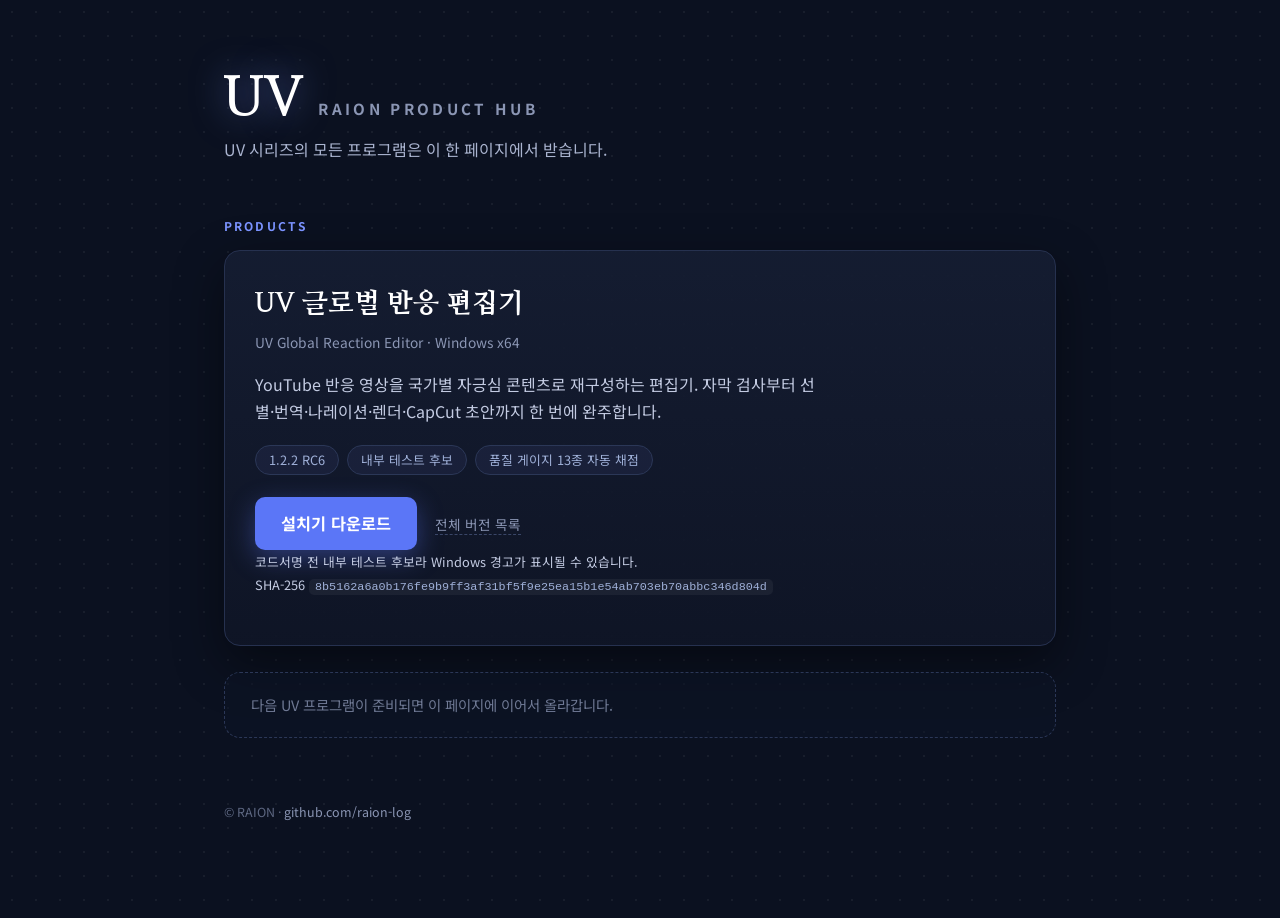
==== index.html @ c0dbd591 "release: 1.2.2 RC6 로 다운로드 대상을 바꾼다 Co-Authored-By: Claude Opus 5 (1M context) <noreply@anthropic.com>" ====
<!doctype html>
<html lang="ko">
<head>
<meta charset="utf-8">
<meta name="viewport" content="width=device-width,initial-scale=1">
<title>UV — RAION 제품 허브</title>
<link rel="icon" href="data:image/svg+xml,%3Csvg xmlns='http://www.w3.org/2000/svg' viewBox='0 0 32 32'%3E%3Crect width='32' height='32' rx='7' fill='%230d1526'/%3E%3Ctext x='16' y='22' font-family='Georgia' font-size='14' font-weight='bold' fill='%237b93ff' text-anchor='middle'%3EUV%3C/text%3E%3C/svg%3E">
<link rel="stylesheet" href="https://fonts.googleapis.com/css2?family=Nanum+Myeongjo:wght@700;800&family=Noto+Sans+KR:wght@400;500;700&display=swap">
<style>
/* UV 무대 — 제품 진행 화면의 짙은 남색 도트 무대를 그대로 잇는 단일 테마 */
*{box-sizing:border-box}
html,body{margin:0}
body{
  background:#0b1120 radial-gradient(rgba(255,255,255,.055) 1px,transparent 1px);
  background-size:24px 24px;
  color:#e8ecf7;
  font:16px/1.7 "Noto Sans KR","Pretendard","Malgun Gothic",sans-serif;
  min-height:100vh;
}
main{max-width:880px;margin:0 auto;padding:72px 24px 96px}
.brand{display:flex;align-items:baseline;gap:14px;margin-bottom:10px}
.brand .uv{
  font-family:"Nanum Myeongjo",serif;font-weight:800;font-size:3.4rem;line-height:1;
  color:#fff;letter-spacing:.02em;
  text-shadow:0 0 34px rgba(123,147,255,.55);
}
.brand small{color:#8b96b4;font-size:.95rem;letter-spacing:.22em;font-weight:700}
.tag{color:#aab4cf;max-width:560px;margin:0 0 52px;text-wrap:balance}
.section{letter-spacing:.18em;font-size:.75rem;font-weight:700;color:#7b93ff;margin:0 0 14px}
.card{
  background:linear-gradient(180deg,rgba(21,29,50,.92),rgba(15,21,38,.92));
  border:1px solid #26314f;border-radius:16px;padding:30px 30px 26px;
  box-shadow:0 18px 50px rgba(0,0,0,.45);
}
.card h2{font-family:"Nanum Myeongjo",serif;font-weight:800;font-size:1.7rem;margin:0 0 4px;color:#fff}
.card .en{color:#8b96b4;font-size:.86rem;margin:0 0 16px}
.card p{margin:0 0 20px;color:#c3cbe2;max-width:560px}
.meta{display:flex;flex-wrap:wrap;gap:8px;margin:0 0 22px;padding:0;list-style:none}
.meta li{
  border:1px solid #2b3757;border-radius:999px;padding:3px 13px;
  font-size:.8rem;color:#9fb0d8;background:rgba(123,147,255,.07);
}
.dl{
  display:inline-block;background:#5b76f7;color:#fff;text-decoration:none;
  font-weight:700;padding:13px 26px;border-radius:10px;font-size:1.02rem;
  box-shadow:0 8px 26px rgba(91,118,247,.38);
}
.dl:hover{background:#6d85ff}
.alt{margin-left:14px;color:#8b96b4;font-size:.85rem;text-decoration:none;border-bottom:1px dashed #3a4668}
.alt:hover{color:#c3cbe2}
.fine{margin-top:18px;color:#77809b;font-size:.8rem;line-height:1.8}
.fine code{
  font-family:Consolas,"D2Coding",monospace;font-size:.92em;color:#9fb0d8;
  background:rgba(255,255,255,.05);padding:1px 6px;border-radius:5px;word-break:break-all;
}
.soon{
  margin-top:26px;border:1px dashed #2b3757;border-radius:16px;padding:20px 26px;
  color:#6f7994;font-size:.9rem;background:rgba(13,21,38,.5);
}
footer{margin-top:64px;color:#5d6781;font-size:.78rem}
footer a{color:#8b96b4;text-decoration:none}
@media (max-width:560px){ .brand .uv{font-size:2.6rem} .card{padding:24px 20px} .alt{display:inline-block;margin:12px 0 0} }
</style>
</head>
<body>
<main>
  <div class="brand"><span class="uv">UV</span><small>RAION PRODUCT HUB</small></div>
  <p class="tag">UV 시리즈의 모든 프로그램은 이 한 페이지에서 받습니다.</p>

  <p class="section">PRODUCTS</p>
  <div class="card">
    <h2>UV 글로벌 반응 편집기</h2>
    <p class="en">UV Global Reaction Editor · Windows x64</p>
    <p>YouTube 반응 영상을 국가별 자긍심 콘텐츠로 재구성하는 편집기.
    자막 검사부터 선별·번역·나레이션·렌더·CapCut 초안까지 한 번에 완주합니다.</p>
    <ul class="meta">
      <li>1.2.2 RC6</li><li>내부 테스트 후보</li><li>품질 게이지 13종 자동 채점</li>
    </ul>
    <a class="dl" href="https://github.com/raion-log/uv-global-reaction-editor-releases/releases/download/v1.2.2-rc.6/UV-Global-Reaction-Editor_1.2.2_x64-setup.exe">설치기 다운로드</a>
    <a class="alt" href="https://github.com/raion-log/uv-global-reaction-editor-releases/releases">전체 버전 목록</a>
    <p class="fine">코드서명 전 내부 테스트 후보라 Windows 경고가 표시될 수 있습니다.<br>
    SHA-256 <code>8b5162a6a0b176fe9b9ff3af31bf5f9e25ea15b1e54ab703eb70abbc346d804d</code></p>
  </div>

  <div class="soon">다음 UV 프로그램이 준비되면 이 페이지에 이어서 올라갑니다.</div>

  <footer>© RAION · <a href="https://github.com/raion-log">github.com/raion-log</a></footer>
</main>
</body>
</html>
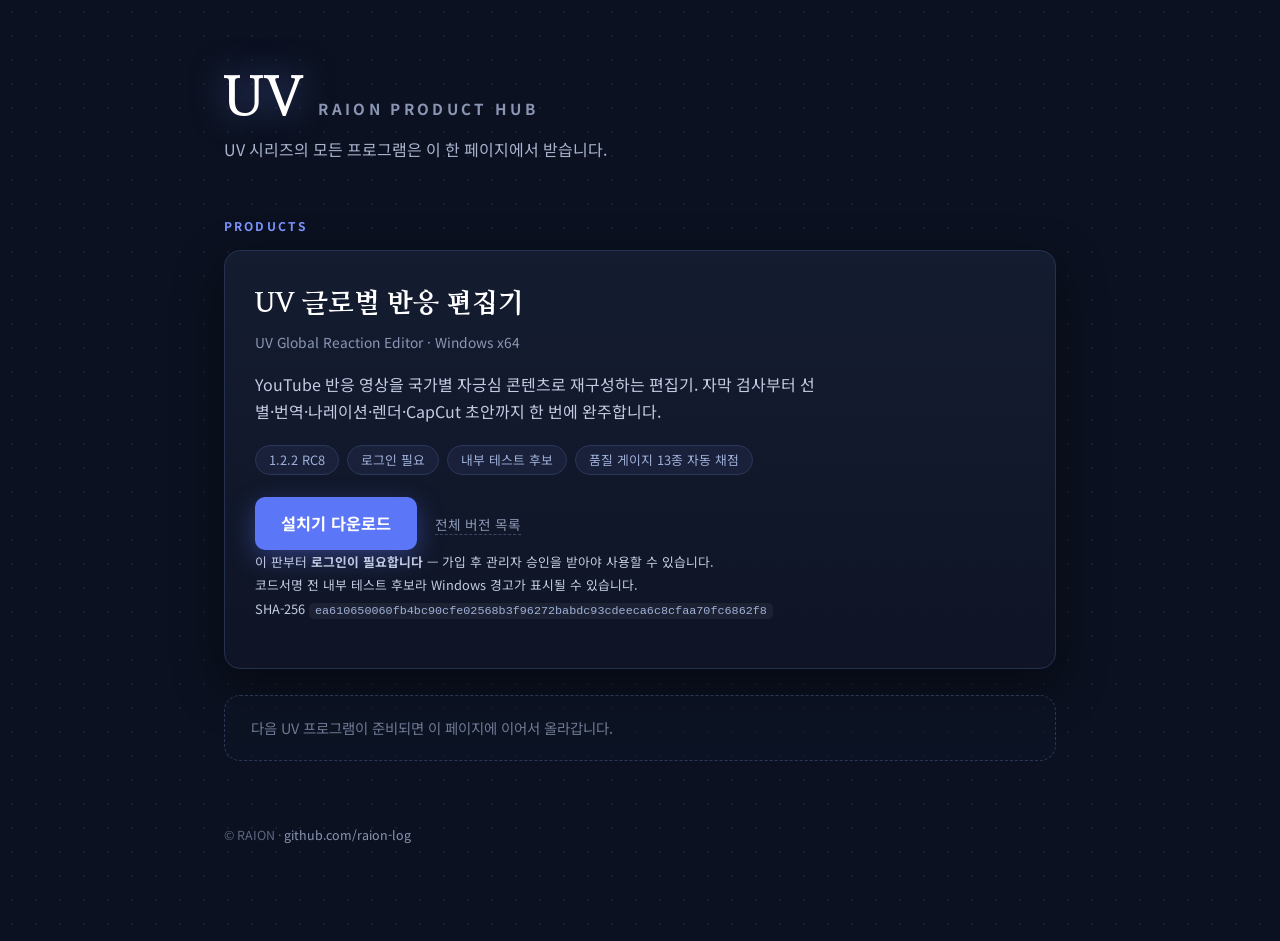
==== commit 10c9e975: "release: 1.2.2 RC8 로 다운로드 대상을 바꾼다 이 판부터 로그인이 필요하다 — 받는 사람이 미리 알아야 하므로 목록과 안내 문구에 함께 적는다.  sha256 ea6" ====
--- a/index.html
+++ b/index.html
@@ -74,12 +74,13 @@
     <p>YouTube 반응 영상을 국가별 자긍심 콘텐츠로 재구성하는 편집기.
     자막 검사부터 선별·번역·나레이션·렌더·CapCut 초안까지 한 번에 완주합니다.</p>
     <ul class="meta">
-      <li>1.2.2 RC6</li><li>내부 테스트 후보</li><li>품질 게이지 13종 자동 채점</li>
+      <li>1.2.2 RC8</li><li>로그인 필요</li><li>내부 테스트 후보</li><li>품질 게이지 13종 자동 채점</li>
     </ul>
-    <a class="dl" href="https://github.com/raion-log/uv-global-reaction-editor-releases/releases/download/v1.2.2-rc.6/UV-Global-Reaction-Editor_1.2.2_x64-setup.exe">설치기 다운로드</a>
+    <a class="dl" href="https://github.com/raion-log/uv-global-reaction-editor-releases/releases/download/v1.2.2-rc.8/UV-Global-Reaction-Editor_1.2.2_x64-setup.exe">설치기 다운로드</a>
     <a class="alt" href="https://github.com/raion-log/uv-global-reaction-editor-releases/releases">전체 버전 목록</a>
-    <p class="fine">코드서명 전 내부 테스트 후보라 Windows 경고가 표시될 수 있습니다.<br>
-    SHA-256 <code>8b5162a6a0b176fe9b9ff3af31bf5f9e25ea15b1e54ab703eb70abbc346d804d</code></p>
+    <p class="fine">이 판부터 <b>로그인이 필요합니다</b> — 가입 후 관리자 승인을 받아야 사용할 수 있습니다.<br>
+    코드서명 전 내부 테스트 후보라 Windows 경고가 표시될 수 있습니다.<br>
+    SHA-256 <code>ea610650060fb4bc90cfe02568b3f96272babdc93cdeeca6c8cfaa70fc6862f8</code></p>
   </div>
 
   <div class="soon">다음 UV 프로그램이 준비되면 이 페이지에 이어서 올라갑니다.</div>
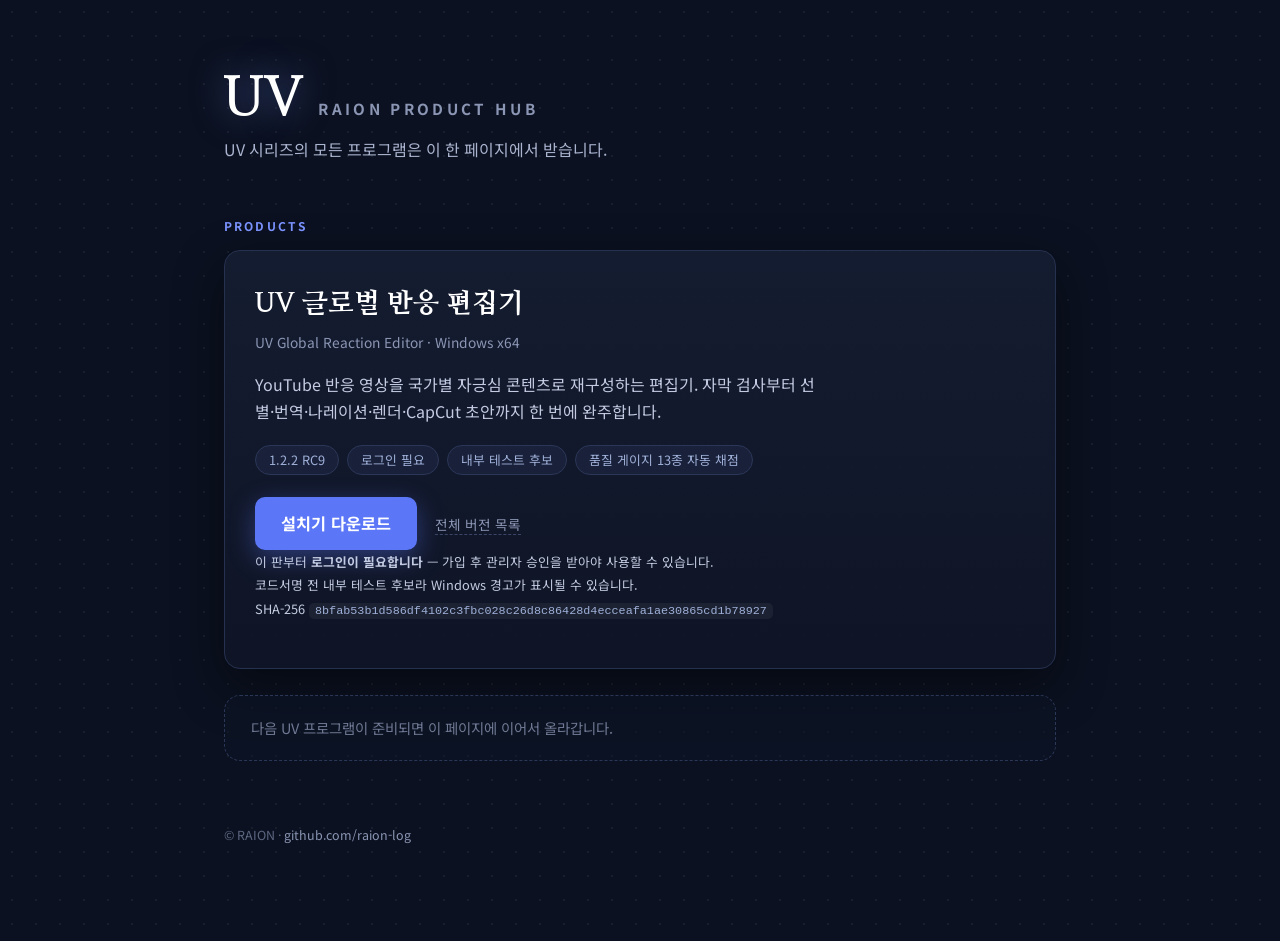
==== commit f1fb0c20: "release: 1.2.2 RC9 로 다운로드 대상을 바꾼다 RC8 은 로그인이 조용히 튕기는 문제가 있어 이 판으로 대체한다.  sha256 8bfab53b1d586df4102c" ====
--- a/index.html
+++ b/index.html
@@ -74,13 +74,13 @@
     <p>YouTube 반응 영상을 국가별 자긍심 콘텐츠로 재구성하는 편집기.
     자막 검사부터 선별·번역·나레이션·렌더·CapCut 초안까지 한 번에 완주합니다.</p>
     <ul class="meta">
-      <li>1.2.2 RC8</li><li>로그인 필요</li><li>내부 테스트 후보</li><li>품질 게이지 13종 자동 채점</li>
+      <li>1.2.2 RC9</li><li>로그인 필요</li><li>내부 테스트 후보</li><li>품질 게이지 13종 자동 채점</li>
     </ul>
-    <a class="dl" href="https://github.com/raion-log/uv-global-reaction-editor-releases/releases/download/v1.2.2-rc.8/UV-Global-Reaction-Editor_1.2.2_x64-setup.exe">설치기 다운로드</a>
+    <a class="dl" href="https://github.com/raion-log/uv-global-reaction-editor-releases/releases/download/v1.2.2-rc.9/UV-Global-Reaction-Editor_1.2.2_x64-setup.exe">설치기 다운로드</a>
     <a class="alt" href="https://github.com/raion-log/uv-global-reaction-editor-releases/releases">전체 버전 목록</a>
     <p class="fine">이 판부터 <b>로그인이 필요합니다</b> — 가입 후 관리자 승인을 받아야 사용할 수 있습니다.<br>
     코드서명 전 내부 테스트 후보라 Windows 경고가 표시될 수 있습니다.<br>
-    SHA-256 <code>ea610650060fb4bc90cfe02568b3f96272babdc93cdeeca6c8cfaa70fc6862f8</code></p>
+    SHA-256 <code>8bfab53b1d586df4102c3fbc028c26d8c86428d4ecceafa1ae30865cd1b78927</code></p>
   </div>
 
   <div class="soon">다음 UV 프로그램이 준비되면 이 페이지에 이어서 올라갑니다.</div>
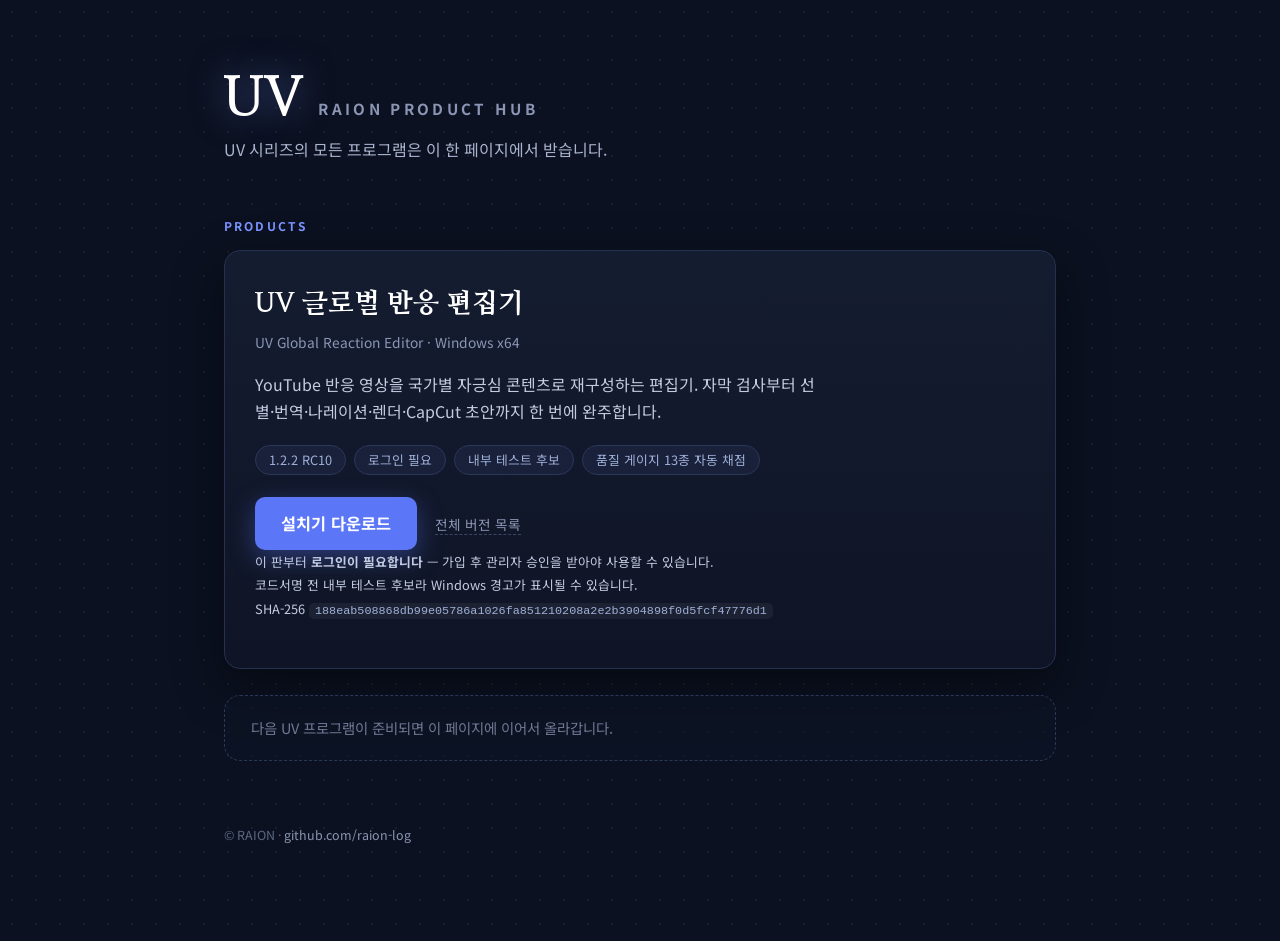
==== commit acc6ebcb: "release: 1.2.2 RC10 으로 다운로드 대상을 바꾼다 RC9 는 둘째 작업부터 로그인이 풀리는 문제가 있어 이 판으로 대체한다.  sha256 188eab508868db" ====
--- a/index.html
+++ b/index.html
@@ -74,13 +74,13 @@
     <p>YouTube 반응 영상을 국가별 자긍심 콘텐츠로 재구성하는 편집기.
     자막 검사부터 선별·번역·나레이션·렌더·CapCut 초안까지 한 번에 완주합니다.</p>
     <ul class="meta">
-      <li>1.2.2 RC9</li><li>로그인 필요</li><li>내부 테스트 후보</li><li>품질 게이지 13종 자동 채점</li>
+      <li>1.2.2 RC10</li><li>로그인 필요</li><li>내부 테스트 후보</li><li>품질 게이지 13종 자동 채점</li>
     </ul>
-    <a class="dl" href="https://github.com/raion-log/uv-global-reaction-editor-releases/releases/download/v1.2.2-rc.9/UV-Global-Reaction-Editor_1.2.2_x64-setup.exe">설치기 다운로드</a>
+    <a class="dl" href="https://github.com/raion-log/uv-global-reaction-editor-releases/releases/download/v1.2.2-rc.10/UV-Global-Reaction-Editor_1.2.2_x64-setup.exe">설치기 다운로드</a>
     <a class="alt" href="https://github.com/raion-log/uv-global-reaction-editor-releases/releases">전체 버전 목록</a>
     <p class="fine">이 판부터 <b>로그인이 필요합니다</b> — 가입 후 관리자 승인을 받아야 사용할 수 있습니다.<br>
     코드서명 전 내부 테스트 후보라 Windows 경고가 표시될 수 있습니다.<br>
-    SHA-256 <code>8bfab53b1d586df4102c3fbc028c26d8c86428d4ecceafa1ae30865cd1b78927</code></p>
+    SHA-256 <code>188eab508868db99e05786a1026fa851210208a2e2b3904898f0d5fcf47776d1</code></p>
   </div>
 
   <div class="soon">다음 UV 프로그램이 준비되면 이 페이지에 이어서 올라갑니다.</div>
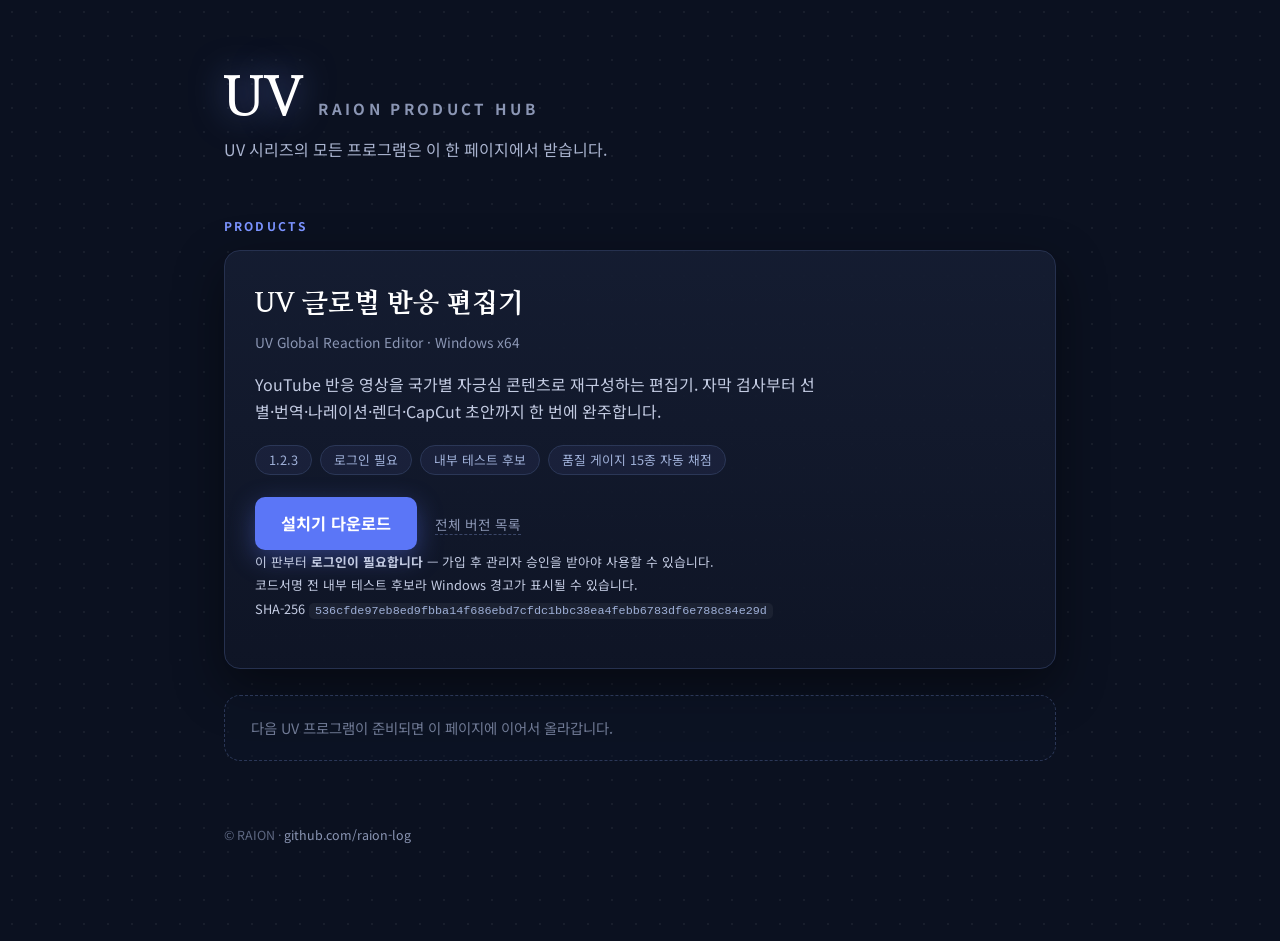
==== commit 1273de26: "release: 1.2.3 으로 다운로드 대상을 바꾼다 첫 정식 판이라 태그가 v1.2.3 이다(-rc.N 없음). 품질 게이지가 13종에서 15종으로 늘었다.  SHA-256 5" ====
--- a/index.html
+++ b/index.html
@@ -74,13 +74,13 @@
     <p>YouTube 반응 영상을 국가별 자긍심 콘텐츠로 재구성하는 편집기.
     자막 검사부터 선별·번역·나레이션·렌더·CapCut 초안까지 한 번에 완주합니다.</p>
     <ul class="meta">
-      <li>1.2.2 RC10</li><li>로그인 필요</li><li>내부 테스트 후보</li><li>품질 게이지 13종 자동 채점</li>
+      <li>1.2.3</li><li>로그인 필요</li><li>내부 테스트 후보</li><li>품질 게이지 15종 자동 채점</li>
     </ul>
-    <a class="dl" href="https://github.com/raion-log/uv-global-reaction-editor-releases/releases/download/v1.2.2-rc.10/UV-Global-Reaction-Editor_1.2.2_x64-setup.exe">설치기 다운로드</a>
+    <a class="dl" href="https://github.com/raion-log/uv-global-reaction-editor-releases/releases/download/v1.2.3/UV-Global-Reaction-Editor_1.2.3_x64-setup.exe">설치기 다운로드</a>
     <a class="alt" href="https://github.com/raion-log/uv-global-reaction-editor-releases/releases">전체 버전 목록</a>
     <p class="fine">이 판부터 <b>로그인이 필요합니다</b> — 가입 후 관리자 승인을 받아야 사용할 수 있습니다.<br>
     코드서명 전 내부 테스트 후보라 Windows 경고가 표시될 수 있습니다.<br>
-    SHA-256 <code>188eab508868db99e05786a1026fa851210208a2e2b3904898f0d5fcf47776d1</code></p>
+    SHA-256 <code>536cfde97eb8ed9fbba14f686ebd7cfdc1bbc38ea4febb6783df6e788c84e29d</code></p>
   </div>
 
   <div class="soon">다음 UV 프로그램이 준비되면 이 페이지에 이어서 올라갑니다.</div>
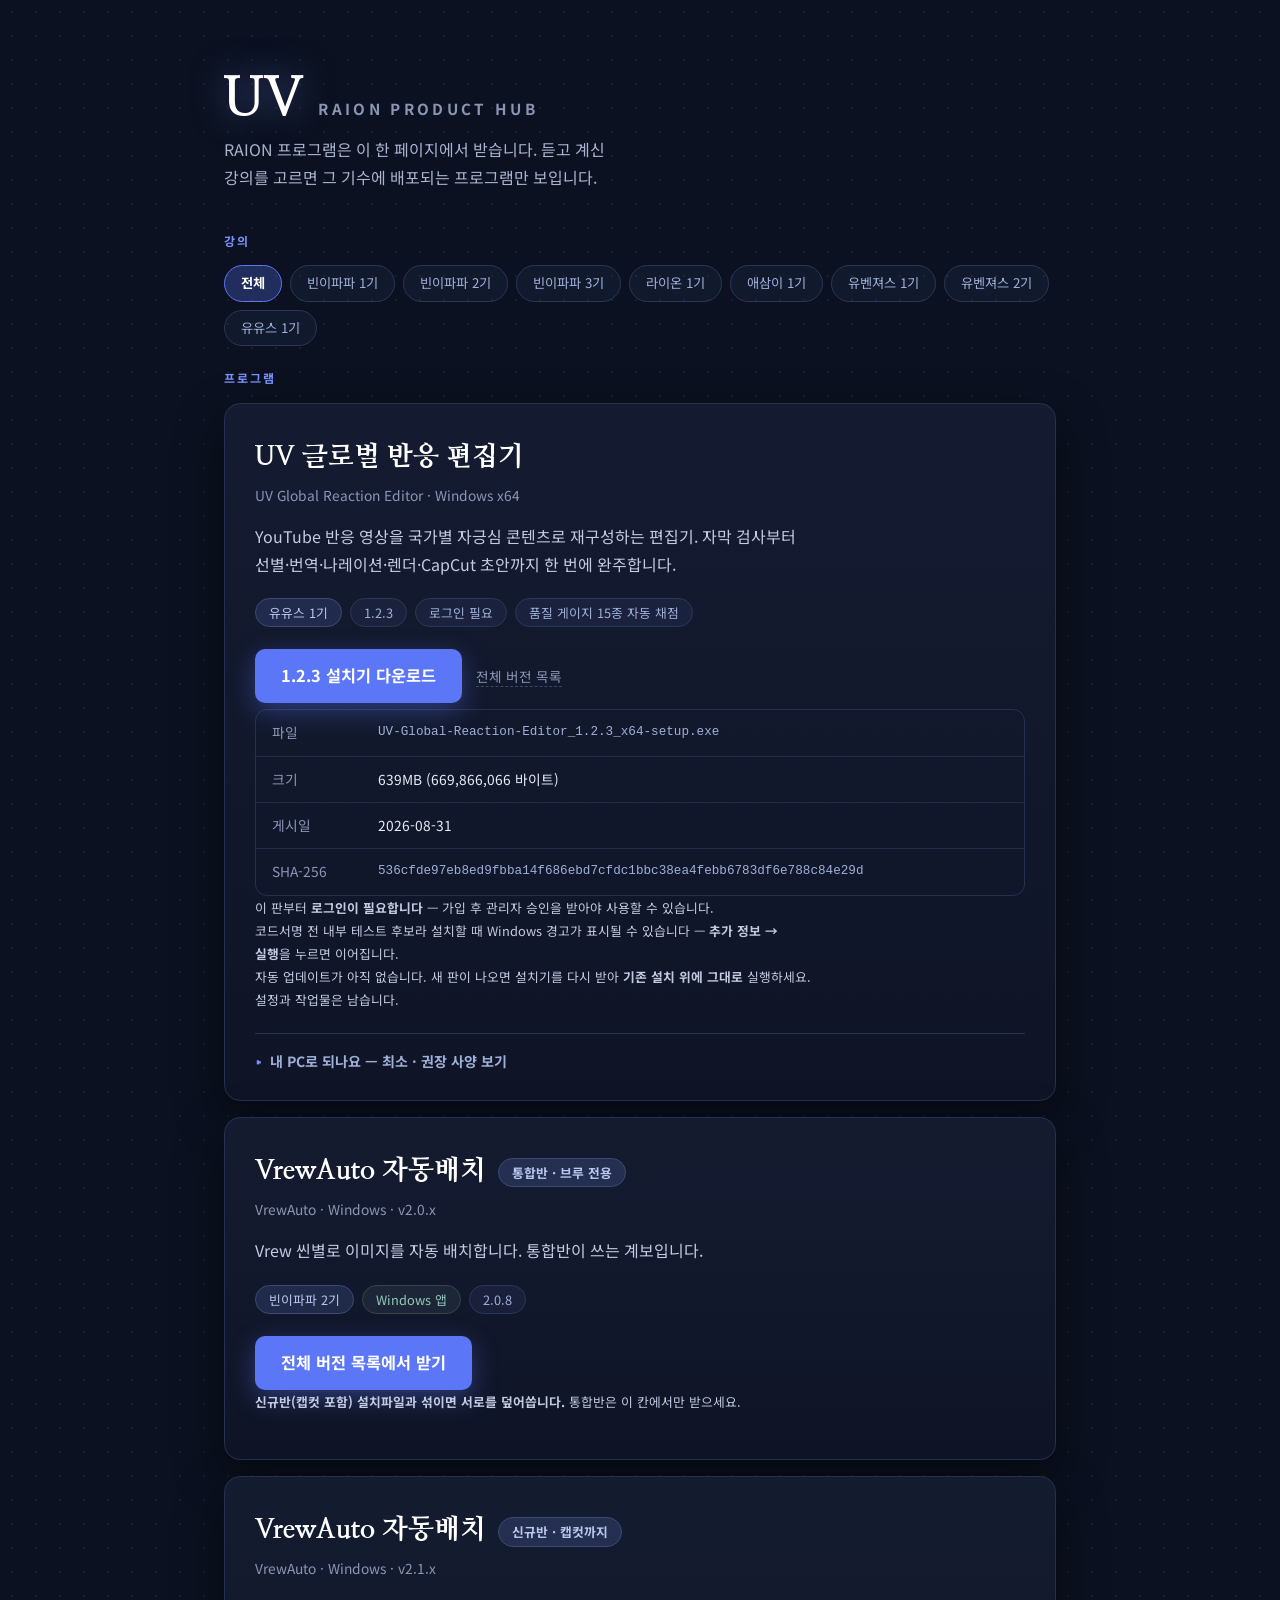
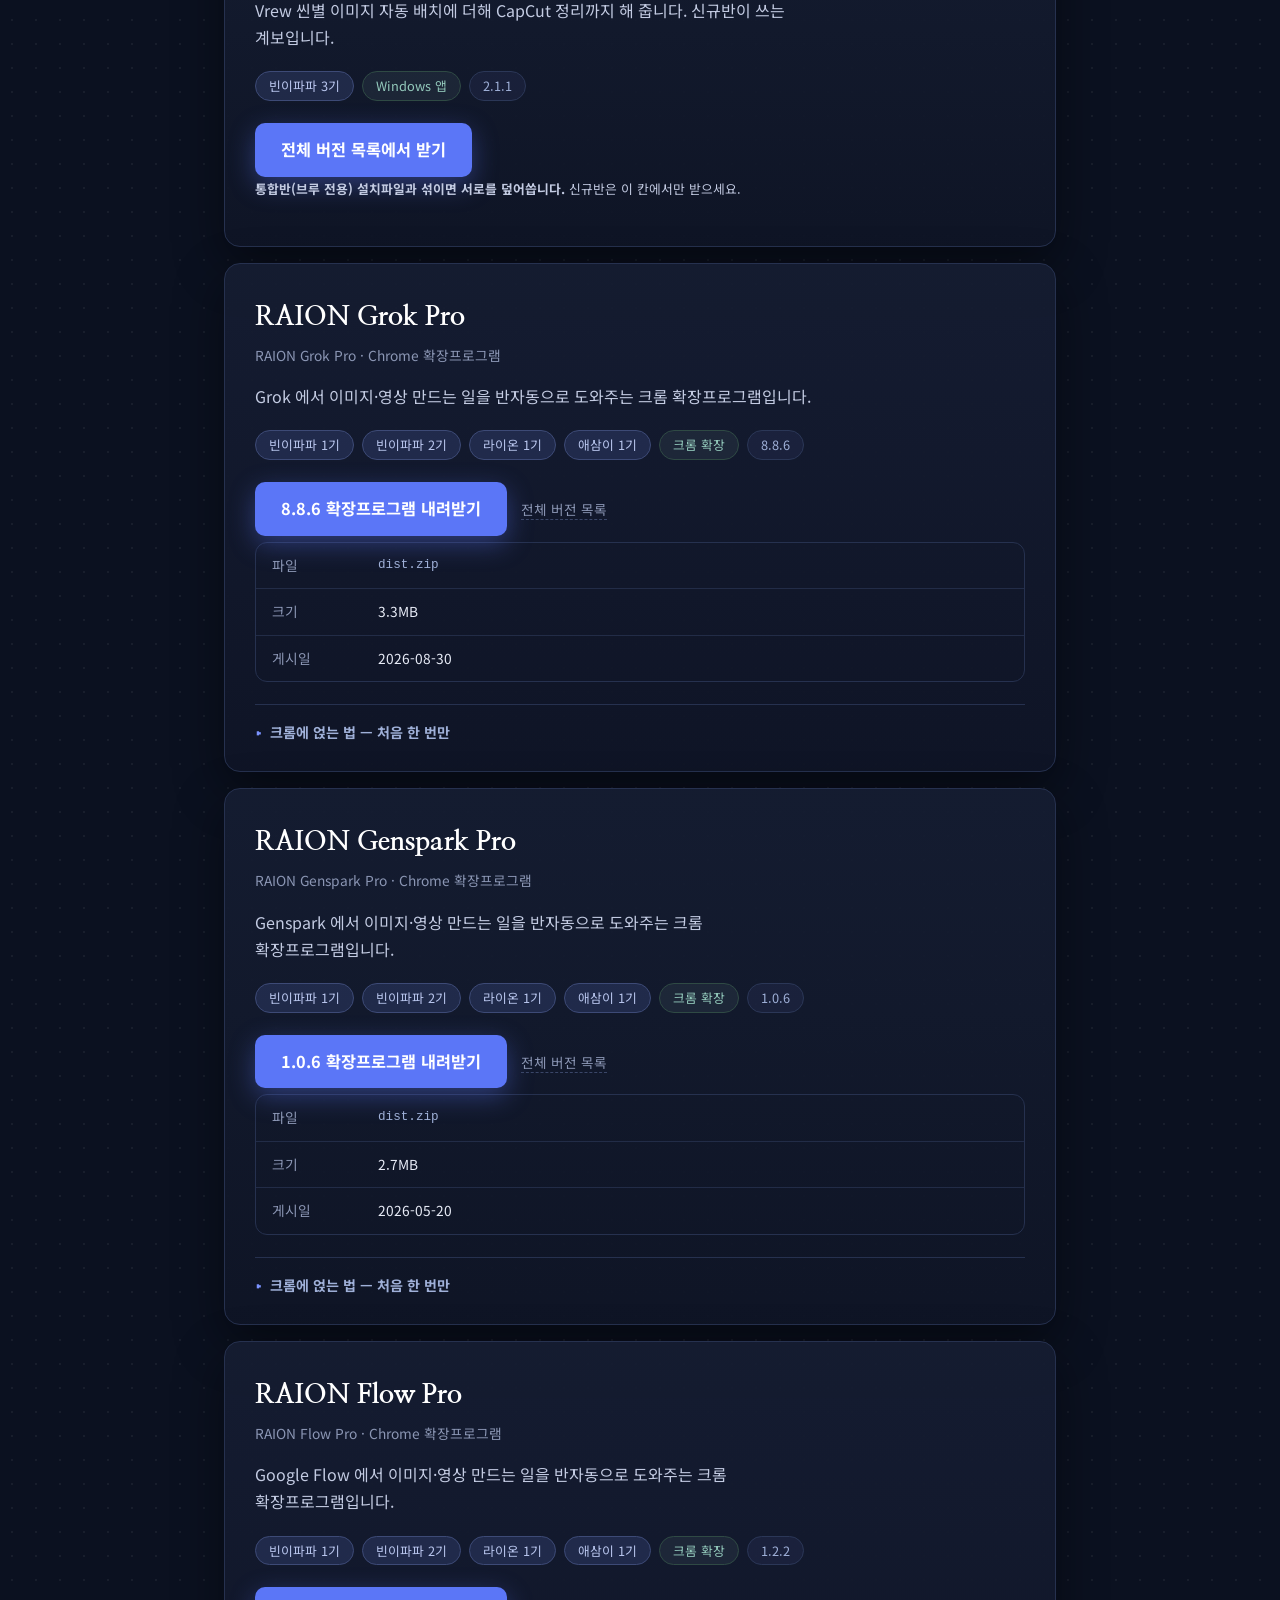
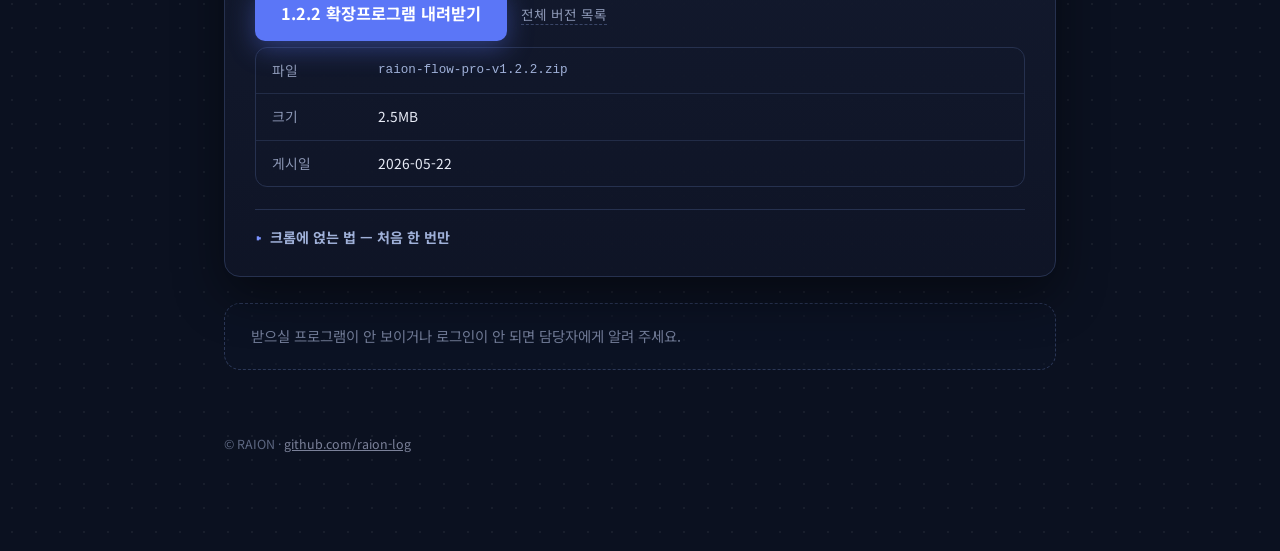
==== commit 6bf4b393: "feat: 프로그램을 기수별로 고르는 한 장 허브로 바꾼다 수강생마다 듣는 강의가 달라 받을 프로그램도 다르다. 기수를 고르면 그 기수에 배포되는 것만 보이게 했다. 빈이파파 1~" ====
--- a/index.html
+++ b/index.html
@@ -6,86 +6,179 @@
 <title>UV — RAION 제품 허브</title>
 <link rel="icon" href="data:image/svg+xml,%3Csvg xmlns='http://www.w3.org/2000/svg' viewBox='0 0 32 32'%3E%3Crect width='32' height='32' rx='7' fill='%230d1526'/%3E%3Ctext x='16' y='22' font-family='Georgia' font-size='14' font-weight='bold' fill='%237b93ff' text-anchor='middle'%3EUV%3C/text%3E%3C/svg%3E">
 <link rel="stylesheet" href="https://fonts.googleapis.com/css2?family=Nanum+Myeongjo:wght@700;800&family=Noto+Sans+KR:wght@400;500;700&display=swap">
-<style>
-/* UV 무대 — 제품 진행 화면의 짙은 남색 도트 무대를 그대로 잇는 단일 테마 */
-*{box-sizing:border-box}
-html,body{margin:0}
-body{
-  background:#0b1120 radial-gradient(rgba(255,255,255,.055) 1px,transparent 1px);
-  background-size:24px 24px;
-  color:#e8ecf7;
-  font:16px/1.7 "Noto Sans KR","Pretendard","Malgun Gothic",sans-serif;
-  min-height:100vh;
-}
-main{max-width:880px;margin:0 auto;padding:72px 24px 96px}
-.brand{display:flex;align-items:baseline;gap:14px;margin-bottom:10px}
-.brand .uv{
-  font-family:"Nanum Myeongjo",serif;font-weight:800;font-size:3.4rem;line-height:1;
-  color:#fff;letter-spacing:.02em;
-  text-shadow:0 0 34px rgba(123,147,255,.55);
-}
-.brand small{color:#8b96b4;font-size:.95rem;letter-spacing:.22em;font-weight:700}
-.tag{color:#aab4cf;max-width:560px;margin:0 0 52px;text-wrap:balance}
-.section{letter-spacing:.18em;font-size:.75rem;font-weight:700;color:#7b93ff;margin:0 0 14px}
-.card{
-  background:linear-gradient(180deg,rgba(21,29,50,.92),rgba(15,21,38,.92));
-  border:1px solid #26314f;border-radius:16px;padding:30px 30px 26px;
-  box-shadow:0 18px 50px rgba(0,0,0,.45);
-}
-.card h2{font-family:"Nanum Myeongjo",serif;font-weight:800;font-size:1.7rem;margin:0 0 4px;color:#fff}
-.card .en{color:#8b96b4;font-size:.86rem;margin:0 0 16px}
-.card p{margin:0 0 20px;color:#c3cbe2;max-width:560px}
-.meta{display:flex;flex-wrap:wrap;gap:8px;margin:0 0 22px;padding:0;list-style:none}
-.meta li{
-  border:1px solid #2b3757;border-radius:999px;padding:3px 13px;
-  font-size:.8rem;color:#9fb0d8;background:rgba(123,147,255,.07);
-}
-.dl{
-  display:inline-block;background:#5b76f7;color:#fff;text-decoration:none;
-  font-weight:700;padding:13px 26px;border-radius:10px;font-size:1.02rem;
-  box-shadow:0 8px 26px rgba(91,118,247,.38);
-}
-.dl:hover{background:#6d85ff}
-.alt{margin-left:14px;color:#8b96b4;font-size:.85rem;text-decoration:none;border-bottom:1px dashed #3a4668}
-.alt:hover{color:#c3cbe2}
-.fine{margin-top:18px;color:#77809b;font-size:.8rem;line-height:1.8}
-.fine code{
-  font-family:Consolas,"D2Coding",monospace;font-size:.92em;color:#9fb0d8;
-  background:rgba(255,255,255,.05);padding:1px 6px;border-radius:5px;word-break:break-all;
-}
-.soon{
-  margin-top:26px;border:1px dashed #2b3757;border-radius:16px;padding:20px 26px;
-  color:#6f7994;font-size:.9rem;background:rgba(13,21,38,.5);
-}
-footer{margin-top:64px;color:#5d6781;font-size:.78rem}
-footer a{color:#8b96b4;text-decoration:none}
-@media (max-width:560px){ .brand .uv{font-size:2.6rem} .card{padding:24px 20px} .alt{display:inline-block;margin:12px 0 0} }
-</style>
+<link rel="stylesheet" href="uv.css">
 </head>
 <body>
 <main>
   <div class="brand"><span class="uv">UV</span><small>RAION PRODUCT HUB</small></div>
-  <p class="tag">UV 시리즈의 모든 프로그램은 이 한 페이지에서 받습니다.</p>
+  <p class="tag">RAION 프로그램은 이 한 페이지에서 받습니다.
+    듣고 계신 강의를 고르면 그 기수에 배포되는 프로그램만 보입니다.</p>
 
-  <p class="section">PRODUCTS</p>
-  <div class="card">
-    <h2>UV 글로벌 반응 편집기</h2>
-    <p class="en">UV Global Reaction Editor · Windows x64</p>
-    <p>YouTube 반응 영상을 국가별 자긍심 콘텐츠로 재구성하는 편집기.
-    자막 검사부터 선별·번역·나레이션·렌더·CapCut 초안까지 한 번에 완주합니다.</p>
-    <ul class="meta">
-      <li>1.2.3</li><li>로그인 필요</li><li>내부 테스트 후보</li><li>품질 게이지 15종 자동 채점</li>
-    </ul>
-    <a class="dl" href="https://github.com/raion-log/uv-global-reaction-editor-releases/releases/download/v1.2.3/UV-Global-Reaction-Editor_1.2.3_x64-setup.exe">설치기 다운로드</a>
-    <a class="alt" href="https://github.com/raion-log/uv-global-reaction-editor-releases/releases">전체 버전 목록</a>
-    <p class="fine">이 판부터 <b>로그인이 필요합니다</b> — 가입 후 관리자 승인을 받아야 사용할 수 있습니다.<br>
-    코드서명 전 내부 테스트 후보라 Windows 경고가 표시될 수 있습니다.<br>
-    SHA-256 <code>536cfde97eb8ed9fbba14f686ebd7cfdc1bbc38ea4febb6783df6e788c84e29d</code></p>
-  </div>
+  <p class="section">강의</p>
+  <ul class="courses" id="courses"></ul>
 
-  <div class="soon">다음 UV 프로그램이 준비되면 이 페이지에 이어서 올라갑니다.</div>
+  <p class="section" id="listhead">프로그램</p>
+  <div class="blocks" id="blocks"></div>
+  <p class="empty" id="empty" hidden></p>
+
+  <div class="soon">받으실 프로그램이 안 보이거나 로그인이 안 되면 담당자에게 알려 주세요.</div>
 
   <footer>© RAION · <a href="https://github.com/raion-log">github.com/raion-log</a></footer>
 </main>
+
+<!-- 기수·프로그램 데이터는 embed.js 가 불러온다. 새 프로그램이 생기면
+     products/ 에 파일을 만들고 **embed.js 의 목록에만** 한 줄 더하면 된다.
+     수강생 페이지 같은 다른 사이트도 이 파일 한 줄로 같은 데이터를 쓴다. -->
+<script src="embed.js"></script>
+<script>
+UV.ready.then(({ courses, items }) => {
+  const ALL = '전체';
+  const blocks = document.getElementById('blocks');
+  const bar = document.getElementById('courses');
+  const empty = document.getElementById('empty');
+
+  const esc = (s) => String(s == null ? '' : s);
+  const 있으면 = (v, fn) => (v ? fn(v) : '');
+
+  // ── 사양 접이식. spec 이 없는 프로그램은 통째로 안 그린다.
+  const 사양 = (s) => {
+    if (!s) return '';
+    const rows = (s.rows || []).map(([항목, 최소, 권장, 결과, 아픔]) => `
+      <tr><td class="item">${esc(항목)}</td><td>${esc(최소)}</td>
+          <td class="rec">${esc(권장)}</td>
+          <td class="${아픔 ? 'hit' : ''}">${esc(결과)}</td></tr>`).join('');
+    const 목록 = (arr, 표) => (arr || []).map(([본, 밑]) => `
+      <li><i>${표}</i><div>${본}${밑 ? `<small>${밑}</small>` : ''}</div></li>`).join('');
+    const ways = (s.ways || []).map(([k, v]) =>
+      `<div class="way"><span>${esc(k)}</span><b>${esc(v)}</b></div>`).join('');
+    return `
+      <details class="spec">
+        <summary>내 PC로 되나요 — 최소 · 권장 사양 보기</summary>
+        <div class="specbody">
+          ${있으면(s.head, (h) => `<p class="small">${h}</p>`)}
+          <div class="tablewrap">
+            <table>
+              <tr><th>항목</th><th>최소</th><th class="rec">권장</th><th>최소 사양이면</th></tr>
+              ${rows}
+            </table>
+          </div>
+          ${있으면(s.note, (n) => `<p class="small" style="margin-top:14px">${n}</p>`)}
+          <div class="split">
+            <div class="col yes"><h4>그대로 됩니다</h4><ul>${목록(s.yes, '✓')}</ul></div>
+            <div class="col no"><h4>안 됩니다</h4><ul>${목록(s.no, '✕')}</ul></div>
+          </div>
+          ${ways ? `<div class="gate">
+            <h4>자막 없는 영상을 쓰려면 — 둘 중 하나만 있으면 됩니다</h4>
+            <div class="ways">${ways}</div></div>` : ''}
+          ${있으면(s.tail, (t) => `<p class="small" style="margin-top:18px">${t}</p>`)}
+        </div>
+      </details>`;
+  };
+
+  // 크롬 확장은 설치가 앱과 다르다 — 압축을 풀고 개발자 모드로 얹는다.
+  const 확장설치 = () => `
+    <details class="spec">
+      <summary>크롬에 얹는 법 — 처음 한 번만</summary>
+      <div class="specbody">
+        <ol class="steps">
+          <li>받은 <b>zip 파일의 압축을 풉니다.</b> 푼 폴더는 지우지 마세요 —
+            크롬이 그 폴더를 계속 읽습니다.</li>
+          <li>크롬 주소창에 <b>chrome://extensions</b> 를 입력합니다.</li>
+          <li>오른쪽 위 <b>개발자 모드</b>를 켭니다.</li>
+          <li>왼쪽 위 <b>「압축해제된 확장 프로그램을 로드합니다」</b>를 누르고
+            방금 푼 폴더를 고릅니다.</li>
+        </ol>
+        <p class="small" style="margin-top:14px">새 판이 나오면 같은 자리에 다시 풀고
+          <b>chrome://extensions 에서 새로고침</b>을 누르면 됩니다.</p>
+      </div>
+    </details>`;
+
+  const 카드 = (p) => {
+    const 기수 = (p.courses || []).length
+      ? (p.courses || []).map((c) => `<li class="course">${esc(c)}</li>`).join('')
+      : '<li class="wait">배포 기수 미정</li>';
+    const 배지 = (p.badges || []).map((b) => `<li>${esc(b)}</li>`).join('');
+    const 판 = p.version ? `<li>${esc(p.version)}</li>` : '';
+    const 종류 = p.kind === 'ext' ? '<li class="kind">크롬 확장</li>'
+      : p.kind === 'win' ? '<li class="kind">Windows 앱</li>' : '';
+    const 받는말 = p.kind === 'ext' ? '확장프로그램 내려받기' : '설치기 다운로드';
+    const 받기 = p.download
+      ? `<a class="dl" href="${esc(p.download)}">${esc(p.version)} ${받는말}</a>`
+        + (p.releases ? `<a class="alt" href="${esc(p.releases)}">전체 버전 목록</a>` : '')
+      : (p.releases ? `<a class="dl" href="${esc(p.releases)}">전체 버전 목록에서 받기</a>` : '');
+    const 자산 = p.file ? `
+      <div class="specmeta">
+        <div><span class="k">파일</span><code>${esc(p.file)}</code></div>
+        ${있으면(p.size, (v) => `<div><span class="k">크기</span><span>${esc(v)}</span></div>`)}
+        ${있으면(p.published, (v) => `<div><span class="k">게시일</span><span>${esc(v)}</span></div>`)}
+        ${있으면(p.sha256, (v) => `<div><span class="k">SHA-256</span><code>${esc(v)}</code></div>`)}
+      </div>` : '';
+    const 안내 = (p.notes || []).length
+      ? `<p class="fine">${(p.notes || []).join('<br>')}</p>` : '';
+
+    const el = document.createElement('div');
+    el.className = 'card block' + (p.download ? '' : ' pending');
+    el.dataset.courses = JSON.stringify(p.courses || []);
+    el.innerHTML = `
+      <h2>${esc(p.name)}${p.edition ? `<span class="edition">${esc(p.edition)}</span>` : ''}</h2>
+      <p class="en">${esc(p.en)}</p>
+      <p>${esc(p.desc)}</p>
+      <ul class="meta">${기수}${종류}${판}${배지}</ul>
+      ${받기}
+      ${자산}
+      ${안내}
+      ${p.kind === 'ext' ? 확장설치() : ''}
+      ${사양(p.spec)}`;
+    return el;
+  };
+
+  items.forEach((p) => blocks.append(카드(p)));
+
+  // ── 기수 고르기 ─────────────────────────────────
+  const cards = [...blocks.children];
+  const show = (pick) => {
+    let seen = 0;
+    cards.forEach((c, i) => {
+      const 것 = JSON.parse(c.dataset.courses || '[]');
+      const on = pick === ALL || 것.includes(pick);
+      c.hidden = !on;
+      if (on) seen += 1;
+    });
+    empty.hidden = seen > 0;
+    empty.textContent = pick === ALL
+      ? '아직 올라온 프로그램이 없습니다.'
+      : `「${pick}」에 배포되는 프로그램이 아직 없습니다.`;
+    bar.querySelectorAll('button').forEach((b) => {
+      b.setAttribute('aria-pressed', String(b.dataset.name === pick));
+    });
+    try { localStorage.setItem('uv-course', pick); } catch { /* 사생활 보호 창이면 넘어간다 */ }
+  };
+
+  [ALL, ...courses].forEach((name) => {
+    const li = document.createElement('li');
+    const btn = document.createElement('button');
+    btn.type = 'button';
+    btn.textContent = name;
+    btn.dataset.name = name;
+    btn.setAttribute('aria-pressed', 'false');
+    btn.addEventListener('click', () => show(name));
+    li.append(btn);
+    bar.append(li);
+  });
+
+  let 처음 = ALL;
+  try {
+    const saved = localStorage.getItem('uv-course');
+    if (saved && (saved === ALL || courses.includes(saved))) 처음 = saved;
+  } catch { /* 못 읽으면 전체 */ }
+  show(처음);
+}).catch((e) => {
+  // 데이터를 못 불러오면 빈 화면 대신 이유를 말한다.
+  document.getElementById('empty').hidden = false;
+  document.getElementById('empty').textContent =
+    '프로그램 목록을 불러오지 못했습니다. 새로고침해 보시고, 그래도 안 되면 담당자에게 알려 주세요.';
+  console.error(e);
+});
+</script>
 </body>
 </html>
--- a/uv.css
+++ b/uv.css
@@ -0,0 +1,208 @@
+/* UV 무대 — 제품 진행 화면의 짙은 남색 도트 무대를 그대로 잇는 단일 테마.
+   ★허브(index.html)와 프로그램 페이지(reaction/·vrewauto/·grok/)가 같이 쓴다.
+     예전엔 index.html 안에 인라인으로 있었는데, 페이지가 넷이 되면서 한 벌로 뺐다 —
+     네 번 복사해 두면 한 곳만 고쳐지고 나머지가 조용히 낡는다. */
+*{box-sizing:border-box}
+html,body{margin:0}
+body{
+  background:#0b1120 radial-gradient(rgba(255,255,255,.055) 1px,transparent 1px);
+  background-size:24px 24px;
+  color:#e8ecf7;
+  font:16px/1.7 "Noto Sans KR","Pretendard","Malgun Gothic",sans-serif;
+  min-height:100vh;
+  /* ★한글은 단어 단위로 줄을 바꾼다. 없으면 「쓰시는」이 「쓰 / 시는」으로 쪼개진다. */
+  word-break:keep-all;
+}
+main{max-width:880px;margin:0 auto;padding:72px 24px 96px}
+
+/* ── 머리 ─────────────────────────────────────────── */
+.brand{display:flex;align-items:baseline;gap:14px;margin-bottom:10px}
+.brand .uv{
+  font-family:"Nanum Myeongjo",serif;font-weight:800;font-size:3.4rem;line-height:1;
+  color:#fff;letter-spacing:.02em;
+  text-shadow:0 0 34px rgba(123,147,255,.55);
+}
+.brand small{color:#8b96b4;font-size:.95rem;letter-spacing:.22em;font-weight:700}
+.tag{color:#aab4cf;max-width:560px;margin:0 0 40px;text-wrap:balance}
+.section{letter-spacing:.18em;font-size:.75rem;font-weight:700;color:#7b93ff;margin:0 0 14px}
+
+/* 프로그램 페이지의 되돌아가기 */
+.back{
+  display:inline-block;color:#8b96b4;text-decoration:none;font-size:.85rem;
+  margin-bottom:18px;border-bottom:1px dashed #3a4668;
+}
+.back:hover{color:#c3cbe2}
+
+/* ── 카드 ─────────────────────────────────────────── */
+.card{
+  background:linear-gradient(180deg,rgba(21,29,50,.92),rgba(15,21,38,.92));
+  border:1px solid #26314f;border-radius:16px;padding:30px 30px 26px;
+  box-shadow:0 18px 50px rgba(0,0,0,.45);
+}
+.card h2{font-family:"Nanum Myeongjo",serif;font-weight:800;font-size:1.7rem;margin:0 0 4px;color:#fff}
+.card .en{color:#8b96b4;font-size:.86rem;margin:0 0 16px}
+.card p{margin:0 0 20px;color:#c3cbe2;max-width:560px}
+
+/* 허브의 프로그램 블록 — 카드 전체가 링크다 */
+.blocks{display:grid;gap:16px;margin:0}
+a.block{
+  display:block;text-decoration:none;color:inherit;position:relative;
+  transition:border-color .15s,transform .15s,box-shadow .15s;
+}
+a.block:hover{border-color:#3f4f7d;transform:translateY(-2px);box-shadow:0 22px 58px rgba(0,0,0,.55)}
+a.block:focus-visible{outline:2px solid #7b93ff;outline-offset:3px}
+a.block .go{
+  position:absolute;right:26px;top:30px;color:#7b93ff;font-size:1.4rem;line-height:1;
+}
+a.block.pending{opacity:.62}
+a.block.pending:hover{transform:none}
+
+/* ── 배지 ─────────────────────────────────────────── */
+.meta{display:flex;flex-wrap:wrap;gap:8px;margin:0 0 22px;padding:0;list-style:none}
+.meta li{
+  border:1px solid #2b3757;border-radius:999px;padding:3px 13px;
+  font-size:.8rem;color:#9fb0d8;background:rgba(123,147,255,.07);
+}
+.meta li.course{border-color:#3d4a76;color:#b9c6ee;background:rgba(123,147,255,.14)}
+.meta li.wait{border-color:#4a4436;color:#c9b98c;background:rgba(201,185,140,.09)}
+.meta li.kind{border-color:#2f4a44;color:#93c9bb;background:rgba(147,201,187,.08)}
+
+/* 같은 프로그램의 계보 이름 — VrewAuto 통합반/신규반처럼 반드시 갈라 보여야 하는 것 */
+.card h2 .edition{
+  display:inline-block;margin-left:12px;vertical-align:middle;
+  font-family:"Noto Sans KR",sans-serif;font-size:.8rem;font-weight:700;
+  color:#b9c6ee;background:rgba(123,147,255,.16);border:1px solid #3d4a76;
+  border-radius:999px;padding:3px 13px;
+}
+
+/* ── 단추 ─────────────────────────────────────────── */
+.dl{
+  display:inline-block;background:#5b76f7;color:#fff;text-decoration:none;
+  font-weight:700;padding:13px 26px;border-radius:10px;font-size:1.02rem;
+  box-shadow:0 8px 26px rgba(91,118,247,.38);
+}
+.dl:hover{background:#6d85ff}
+.alt{margin-left:14px;color:#8b96b4;font-size:.85rem;text-decoration:none;border-bottom:1px dashed #3a4668}
+.alt:hover{color:#c3cbe2}
+.fine{margin-top:18px;color:#77809b;font-size:.8rem;line-height:1.8}
+.fine code{
+  font-family:Consolas,"D2Coding",monospace;font-size:.92em;color:#9fb0d8;
+  background:rgba(255,255,255,.05);padding:1px 6px;border-radius:5px;word-break:break-all;
+}
+.soon{
+  margin-top:26px;border:1px dashed #2b3757;border-radius:16px;padding:20px 26px;
+  color:#6f7994;font-size:.9rem;background:rgba(13,21,38,.5);
+}
+footer{margin-top:64px;color:#5d6781;font-size:.78rem}
+footer a{color:#7b8199}
+
+/* ── 강의·기수 고르기 ─────────────────────────────── */
+.courses{display:flex;flex-wrap:wrap;gap:8px;margin:0 0 22px;padding:0;list-style:none}
+.courses button{
+  appearance:none;font:inherit;font-size:.83rem;cursor:pointer;
+  border:1px solid #2b3757;border-radius:999px;padding:6px 16px;
+  color:#9fb0d8;background:rgba(123,147,255,.06);
+}
+.courses button:hover{border-color:#3f4f7d;color:#dbe2f5}
+.courses button[aria-pressed="true"]{
+  border-color:#5b76f7;color:#fff;background:rgba(91,118,247,.28);font-weight:700;
+}
+.courses button:focus-visible{outline:2px solid #7b93ff;outline-offset:2px}
+.empty{color:#6f7994;font-size:.9rem;padding:22px 4px}
+
+/* ── 탭 (프로그램 페이지) ─────────────────────────── */
+.tabs{display:flex;gap:4px;margin:34px 0 0;border-bottom:1px solid #26314f;flex-wrap:wrap}
+.tab{
+  appearance:none;background:none;border:0;border-bottom:2px solid transparent;
+  padding:11px 16px;font:inherit;font-size:.96rem;font-weight:700;
+  color:#8b96b4;cursor:pointer;border-radius:8px 8px 0 0;
+}
+.tab:hover{color:#dbe2f5;background:rgba(123,147,255,.06)}
+.tab[aria-selected="true"]{color:#fff;border-bottom-color:#5b76f7}
+.tab:focus-visible{outline:2px solid #7b93ff;outline-offset:-2px}
+.panel{padding-top:28px}
+.panel[hidden]{display:none}
+.panel h3{font-family:"Nanum Myeongjo",serif;font-size:1.22rem;margin:0 0 8px;color:#fff}
+.panel h3.mt{margin-top:34px}
+.panel p{color:#c3cbe2;margin:0 0 14px;max-width:620px}
+.panel .small{font-size:.88rem;color:#9aa5c0}
+
+/* ── 사양 접이식 ──────────────────────────────────
+   ★허브는 「단순 보여주는 리스트」다. 사양표를 늘 펼쳐 두면 카드 하나가 화면을
+     다 먹어 목록이 안 읽힌다. 그래서 접어 두고 필요한 사람만 펼친다. */
+details.spec{margin-top:22px;border-top:1px solid #26314f;padding-top:16px}
+details.spec summary{
+  cursor:pointer;color:#9fb0d8;font-size:.88rem;font-weight:700;
+  list-style:none;display:flex;align-items:center;gap:8px;
+}
+details.spec summary::-webkit-details-marker{display:none}
+details.spec summary::before{content:'▸';color:#7b93ff;display:inline-block;transition:transform .15s}
+details.spec[open] summary::before{transform:rotate(90deg)}
+details.spec summary:hover{color:#dbe2f5}
+details.spec summary:focus-visible{outline:2px solid #7b93ff;outline-offset:3px;border-radius:4px}
+.specbody{padding-top:18px}
+.specbody .small{color:#9aa5c0;font-size:.88rem}
+@media (prefers-reduced-motion:reduce){details.spec summary::before{transition:none}}
+
+/* ── 사양표 ───────────────────────────────────────── */
+.tablewrap{overflow-x:auto}
+table{width:100%;border-collapse:collapse;font-size:.92rem}
+th{
+  text-align:left;font-size:.76rem;font-weight:700;letter-spacing:.04em;
+  color:#8b96b4;padding:0 14px 9px 0;border-bottom:1.5px solid #3a4668;
+}
+th.rec{color:#7b93ff;background:rgba(123,147,255,.09);padding-left:14px}
+td{padding:12px 14px 12px 0;border-bottom:1px solid #222c47;vertical-align:top;color:#c3cbe2}
+td.rec{background:rgba(123,147,255,.09);padding-left:14px;color:#fff;font-weight:600}
+tr:last-child td{border-bottom:0}
+td.item{font-weight:700;white-space:nowrap;color:#e8ecf7}
+td.hit{color:#f0938a}
+
+/* ── 되는 것 / 안 되는 것 ─────────────────────────── */
+.split{display:grid;grid-template-columns:1fr 1fr;gap:16px;margin-top:6px}
+.col{border:1px solid #26314f;border-radius:14px;padding:20px 22px;background:rgba(13,21,38,.55)}
+.col.yes{border-top:2px solid #4fbe8b}
+.col.no{border-top:2px solid #e0796f}
+.col h4{margin:0 0 14px;font-size:.98rem}
+.col.yes h4{color:#4fbe8b}
+.col.no h4{color:#e0796f}
+.col ul{margin:0;padding:0;list-style:none;display:grid;gap:11px}
+.col li{display:grid;grid-template-columns:14px 1fr;gap:9px;font-size:.9rem;line-height:1.6;color:#c3cbe2}
+.col i{font-style:normal;font-weight:700}
+.col.yes i{color:#4fbe8b}
+.col.no i{color:#e0796f}
+.col b{color:#fff;font-weight:600}
+.col small{display:block;color:#8b96b4;font-size:.8rem;line-height:1.55}
+
+.gate{
+  margin-top:22px;border:1px solid #3a4668;border-left:3px solid #7b93ff;
+  border-radius:0 14px 14px 0;padding:18px 22px;background:rgba(123,147,255,.07);
+}
+.gate h4{margin:0 0 4px;font-size:.98rem;color:#fff}
+.ways{display:grid;grid-template-columns:1fr 1fr;gap:10px;margin-top:12px}
+.way{border:1px solid #2b3757;border-radius:10px;padding:12px 15px;background:rgba(13,21,38,.6)}
+.way span{display:block;color:#8b96b4;font-size:.76rem;margin-bottom:2px}
+.way b{color:#fff;font-size:.94rem}
+
+.steps{margin:0;padding-left:20px;color:#c3cbe2;line-height:1.9}
+.steps b{color:#fff}
+
+.specmeta{border:1px solid #26314f;border-radius:12px;overflow:hidden;margin-top:6px}
+.specmeta div{display:grid;grid-template-columns:92px 1fr;gap:14px;padding:11px 16px;font-size:.86rem}
+.specmeta div+div{border-top:1px solid #222c47}
+.specmeta .k{color:#8b96b4}
+.specmeta code{
+  font-family:Consolas,"D2Coding",monospace;color:#9fb0d8;word-break:break-all;font-size:.92em;
+}
+
+@media (max-width:700px){
+  main{padding:48px 18px 64px}
+  .brand .uv{font-size:2.6rem}
+  .split,.ways{grid-template-columns:1fr}
+  .card{padding:24px 22px 22px}
+  a.block .go{display:none}
+}
+@media (prefers-reduced-motion:reduce){
+  a.block{transition:none}
+  a.block:hover{transform:none}
+}
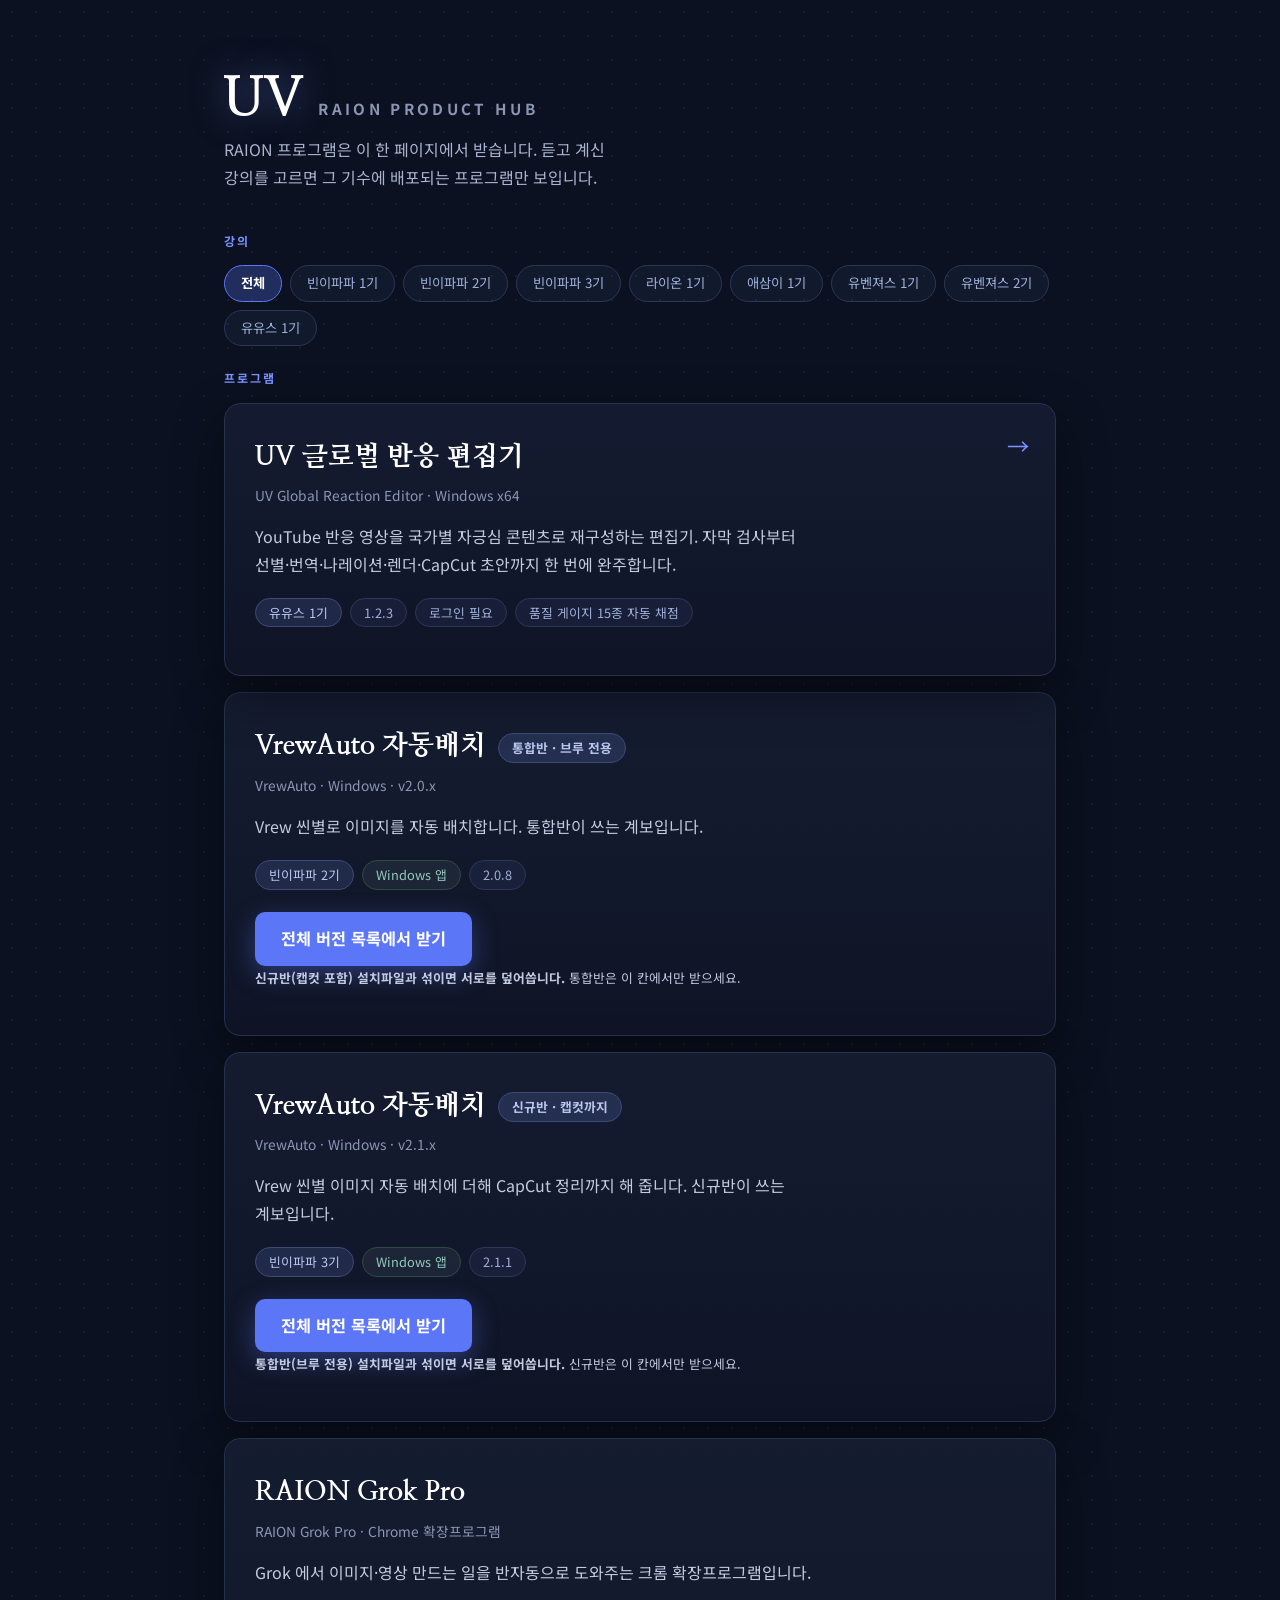
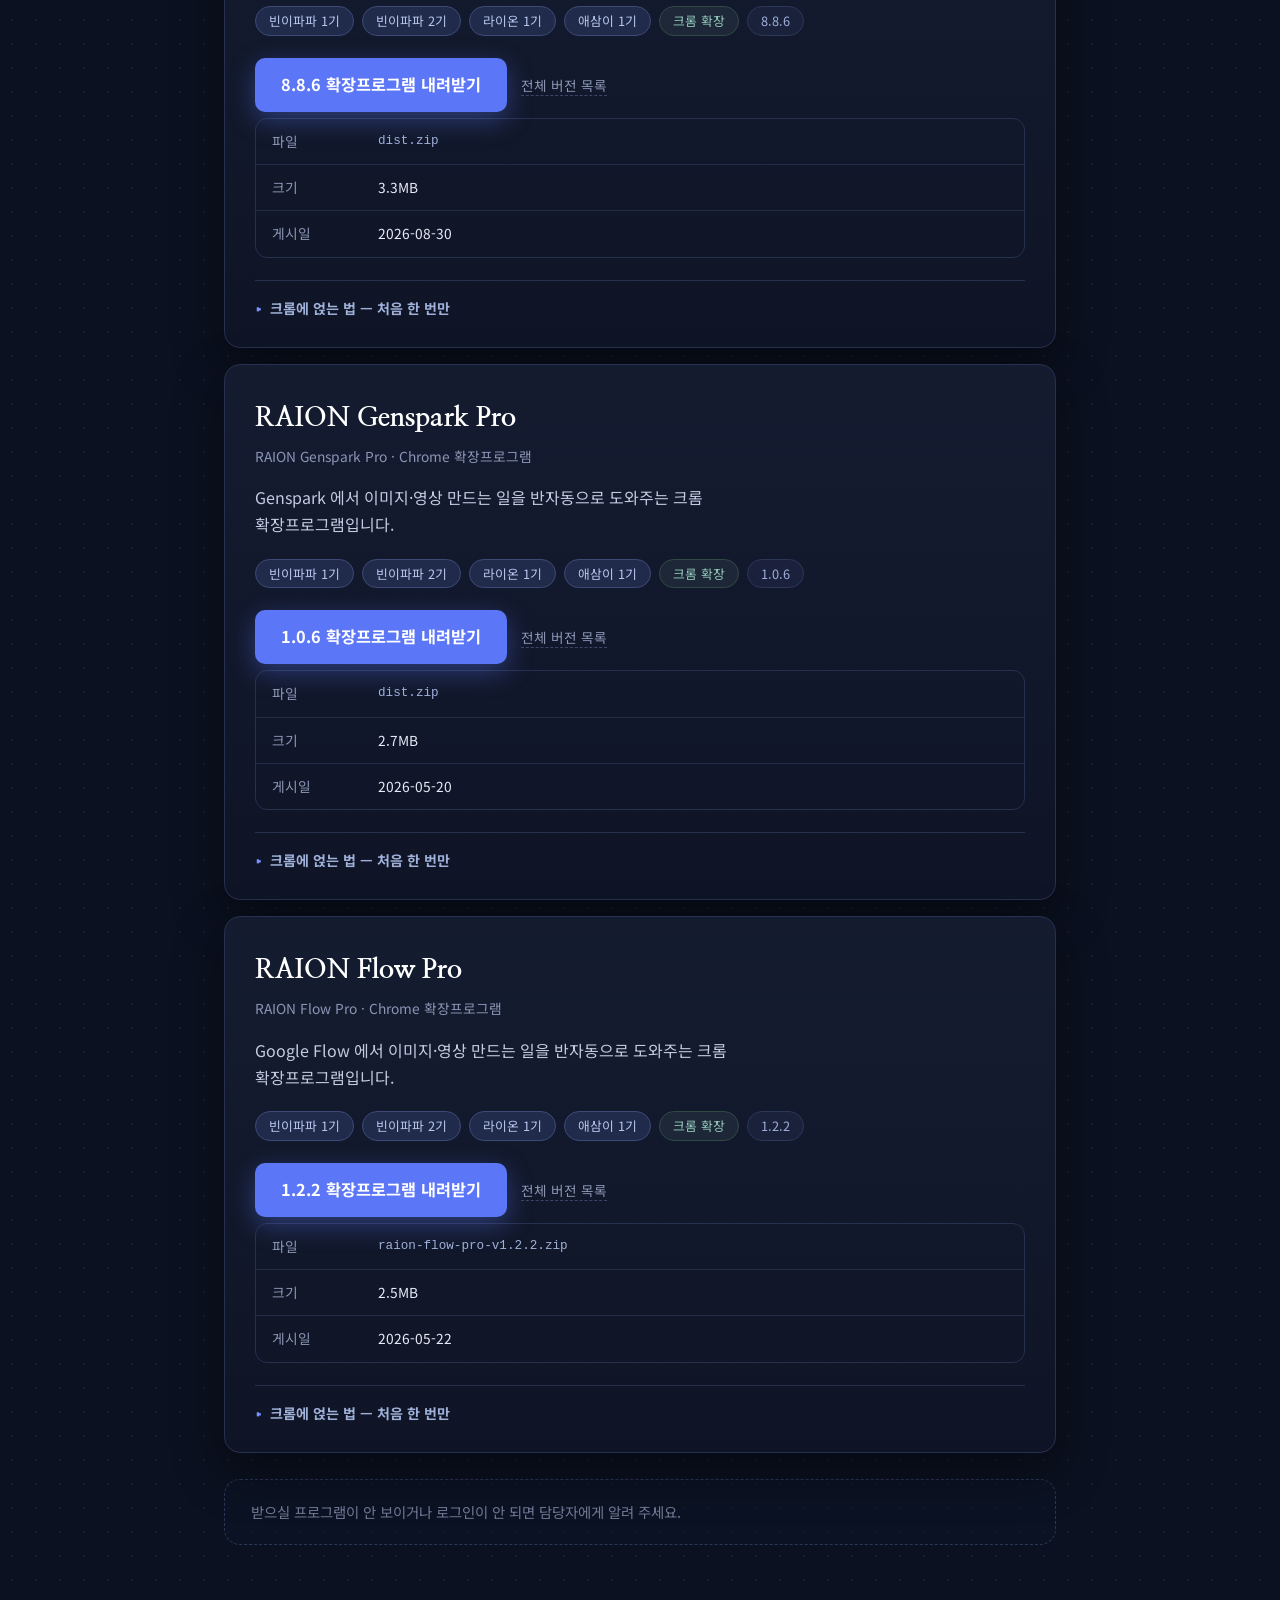
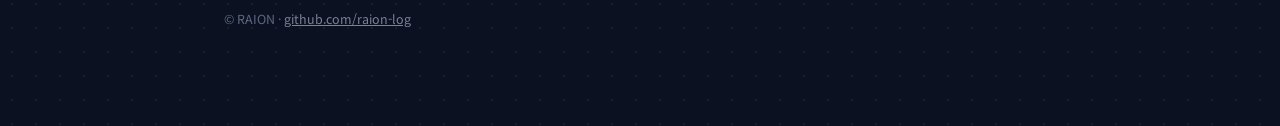
==== commit 7f1d7325: "feat: 프로그램 랜딩페이지로 이어지는 링크 카드 허브는 프로그램 랜딩페이지들의 목록이고, 각 프로그램은 자기 배포 저장소에서 자기 랜딩을 직접 배포한다. products/*.j" ====
--- a/index.html
+++ b/index.html
@@ -116,19 +116,24 @@
     const 안내 = (p.notes || []).length
       ? `<p class="fine">${(p.notes || []).join('<br>')}</p>` : '';
 
-    const el = document.createElement('div');
-    el.className = 'card block' + (p.download ? '' : ' pending');
+    // ★랜딩페이지(site)가 있으면 카드 전체가 그리로 가는 링크가 된다.
+    //   허브는 「프로그램 랜딩페이지들의 목록」이라 자세한 것은 그 랜딩이 맡는다.
+    //   랜딩이 아직 없는 프로그램만 여기서 바로 받게 둔다 — 랜딩이 생기면
+    //   products/*.js 에 site 한 줄을 적는 것만으로 링크 카드로 바뀐다.
+    const 링크카드 = !!p.site;
+    const el = document.createElement(링크카드 ? 'a' : 'div');
+    el.className = 'card block' + (링크카드 || p.download ? '' : ' pending');
+    if (링크카드) el.href = p.site;
+    // ★JSON 으로 담는다. 그냥 이어 붙이면 「유유스 1기」와 「유벤져스 1기」가 한 덩어리가 된다.
     el.dataset.courses = JSON.stringify(p.courses || []);
     el.innerHTML = `
+      ${링크카드 ? '<span class="go" aria-hidden="true">→</span>' : ''}
       <h2>${esc(p.name)}${p.edition ? `<span class="edition">${esc(p.edition)}</span>` : ''}</h2>
       <p class="en">${esc(p.en)}</p>
       <p>${esc(p.desc)}</p>
       <ul class="meta">${기수}${종류}${판}${배지}</ul>
-      ${받기}
-      ${자산}
-      ${안내}
-      ${p.kind === 'ext' ? 확장설치() : ''}
-      ${사양(p.spec)}`;
+      ${링크카드 ? '' : `${받기}${자산}${안내}`
+        + `${p.kind === 'ext' ? 확장설치() : ''}${사양(p.spec)}`}`;
     return el;
   };
 
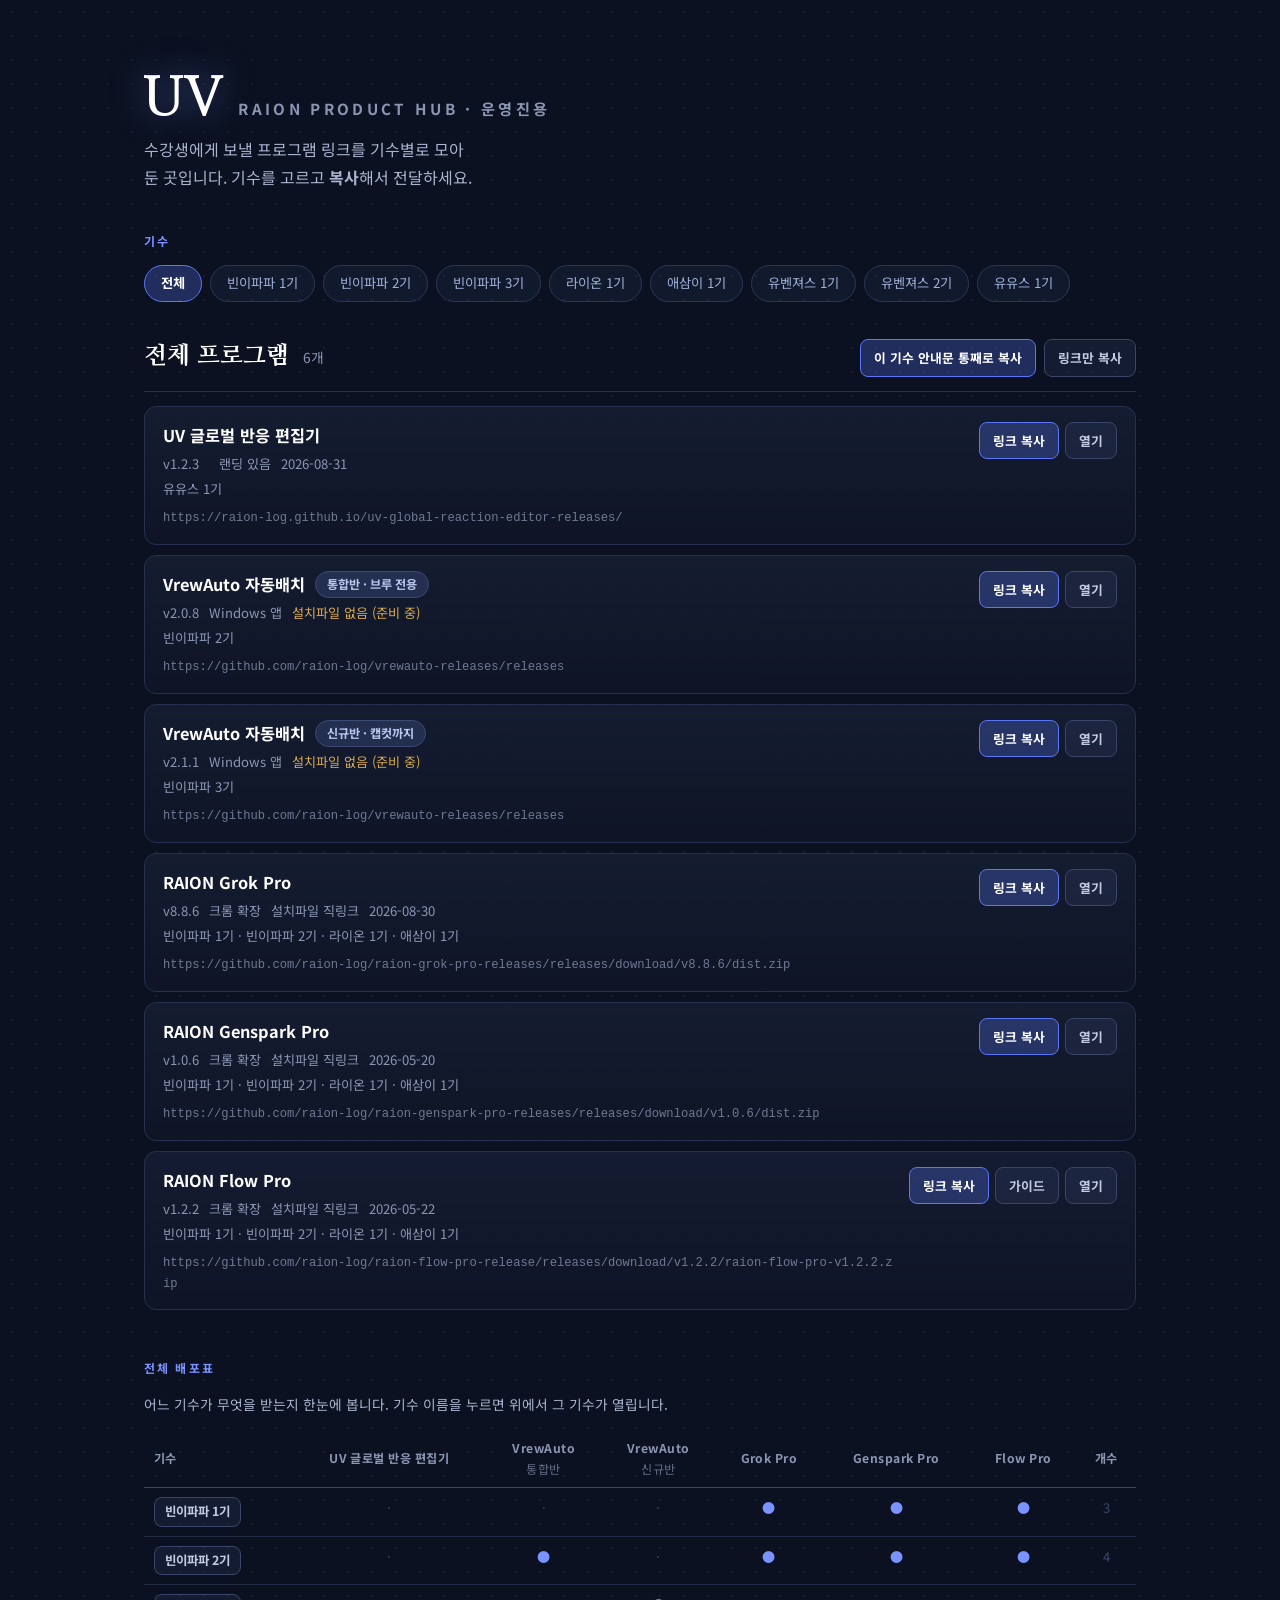
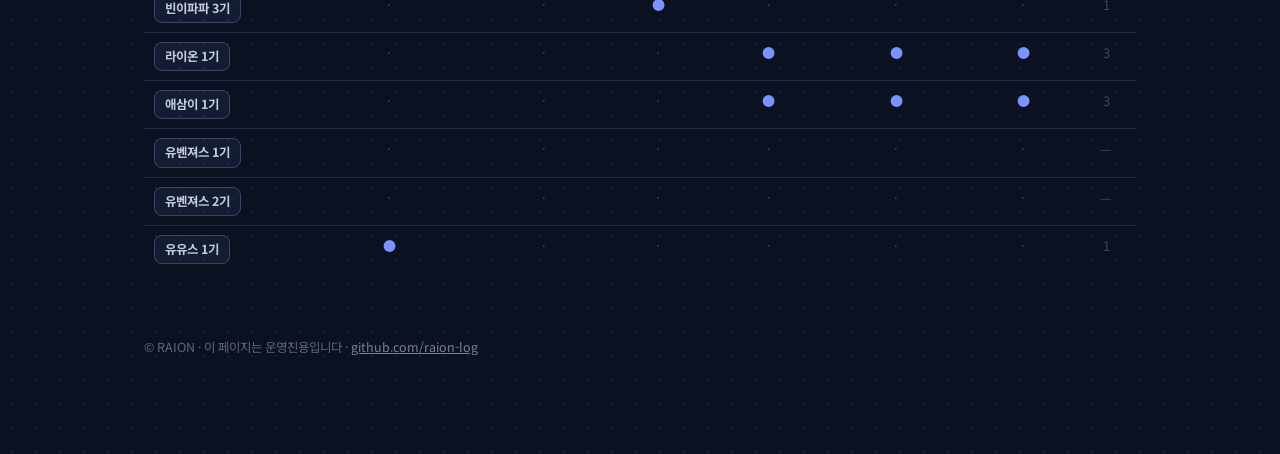
==== commit 4e16feb4: "feat: 운영진이 기수별 링크를 골라 복사하는 화면으로 바꾼다 이 허브는 수강생에게 보내는 페이지가 아니라 운영진이 링크를 골라 전달하는 도구다. 친절한 설명은 각 프로그램의 랜" ====
--- a/index.html
+++ b/index.html
@@ -3,162 +3,245 @@
 <head>
 <meta charset="utf-8">
 <meta name="viewport" content="width=device-width,initial-scale=1">
-<title>UV — RAION 제품 허브</title>
+<title>UV 제품 허브 — 운영진용</title>
 <link rel="icon" href="data:image/svg+xml,%3Csvg xmlns='http://www.w3.org/2000/svg' viewBox='0 0 32 32'%3E%3Crect width='32' height='32' rx='7' fill='%230d1526'/%3E%3Ctext x='16' y='22' font-family='Georgia' font-size='14' font-weight='bold' fill='%237b93ff' text-anchor='middle'%3EUV%3C/text%3E%3C/svg%3E">
 <link rel="stylesheet" href="https://fonts.googleapis.com/css2?family=Nanum+Myeongjo:wght@700;800&family=Noto+Sans+KR:wght@400;500;700&display=swap">
 <link rel="stylesheet" href="uv.css">
+<style>
+/* ★운영진용 화면. 수강생에게 보내는 페이지가 아니라 **링크를 골라 복사하는 도구**다.
+   공통 스타일은 uv.css 를 쓰고, 여기 필요한 것만 더한다
+   (uv.css 는 지금 다른 작업이 만지는 중이라 건드리지 않는다). */
+main{max-width:1040px}
+.tag{max-width:640px}
+
+/* 기수 줄 — 고른 기수와 개수를 크게 */
+.picked{
+  display:flex;align-items:baseline;gap:14px;flex-wrap:wrap;
+  margin:34px 0 14px;padding-bottom:14px;border-bottom:1px solid #26314f;
+}
+.picked h2{
+  font-family:"Nanum Myeongjo",serif;font-size:1.5rem;margin:0;color:#fff;font-weight:800;
+}
+.picked .count{color:#8b96b4;font-size:.86rem}
+.picked .act{margin-left:auto;display:flex;gap:8px;flex-wrap:wrap}
+
+/* 프로그램 한 줄 — 카드보다 촘촘하게. 훑고 복사하는 화면이다. */
+.rows{display:grid;gap:10px}
+.row{
+  display:grid;grid-template-columns:1fr auto;gap:16px;align-items:start;
+  border:1px solid #26314f;border-radius:12px;padding:15px 18px;
+  background:linear-gradient(180deg,rgba(21,29,50,.92),rgba(15,21,38,.92));
+}
+.row .name{font-weight:700;color:#fff;font-size:1.02rem;display:flex;align-items:center;gap:10px;flex-wrap:wrap}
+.row .name .ed{
+  font-size:.76rem;font-weight:700;color:#b9c6ee;background:rgba(123,147,255,.16);
+  border:1px solid #3d4a76;border-radius:999px;padding:2px 11px;
+}
+.row .sub{color:#8b96b4;font-size:.82rem;margin-top:4px;display:flex;gap:10px;flex-wrap:wrap}
+.row .sub .warn{color:#d9a94e}
+.row .link{
+  margin-top:8px;font-family:Consolas,"D2Coding",monospace;font-size:.76rem;
+  color:#6f7994;word-break:break-all;
+}
+.row .btns{display:flex;gap:6px;flex-wrap:wrap;justify-content:flex-end}
+
+.btn{
+  appearance:none;font:inherit;font-size:.8rem;font-weight:700;cursor:pointer;
+  border:1px solid #3a4668;border-radius:8px;padding:7px 13px;
+  color:#c3cbe2;background:rgba(123,147,255,.08);white-space:nowrap;
+}
+.btn:hover{border-color:#5b76f7;color:#fff;background:rgba(91,118,247,.22)}
+.btn:focus-visible{outline:2px solid #7b93ff;outline-offset:2px}
+.btn.primary{border-color:#5b76f7;background:rgba(91,118,247,.28);color:#fff}
+.btn.done{border-color:#3f8f6a;background:rgba(79,190,139,.2);color:#9fe0c0}
+.btn[disabled]{opacity:.4;cursor:not-allowed}
+a.btn{text-decoration:none;display:inline-block}
+
+/* 전체 배포표 — 기수 × 프로그램 */
+.matrix{overflow-x:auto;margin-top:14px}
+.matrix table{width:100%;border-collapse:collapse;font-size:.82rem}
+.matrix th{
+  text-align:left;font-weight:700;color:#8b96b4;padding:8px 10px;
+  border-bottom:1.5px solid #3a4668;white-space:nowrap;font-size:.76rem;
+}
+.matrix th.p{text-align:center}
+.matrix td{padding:9px 10px;border-bottom:1px solid #222c47;color:#c3cbe2;white-space:nowrap}
+.matrix td.p{text-align:center;color:#3a4668}
+.matrix td.on{color:#7b93ff;font-weight:700}
+.matrix tr:hover td{background:rgba(123,147,255,.05)}
+.matrix .none{color:#6f7994}
+
+.toast{
+  position:fixed;left:50%;bottom:28px;transform:translateX(-50%);
+  background:#1b2540;border:1px solid #3f8f6a;color:#9fe0c0;
+  padding:11px 22px;border-radius:10px;font-size:.86rem;font-weight:700;
+  box-shadow:0 14px 40px rgba(0,0,0,.5);opacity:0;pointer-events:none;transition:opacity .18s;
+}
+.toast.show{opacity:1}
+@media (prefers-reduced-motion:reduce){.toast{transition:none}}
+@media (max-width:760px){
+  .row{grid-template-columns:1fr}
+  .row .btns{justify-content:flex-start}
+}
+</style>
 </head>
 <body>
 <main>
-  <div class="brand"><span class="uv">UV</span><small>RAION PRODUCT HUB</small></div>
-  <p class="tag">RAION 프로그램은 이 한 페이지에서 받습니다.
-    듣고 계신 강의를 고르면 그 기수에 배포되는 프로그램만 보입니다.</p>
-
-  <p class="section">강의</p>
+  <div class="brand"><span class="uv">UV</span><small>RAION PRODUCT HUB · 운영진용</small></div>
+  <p class="tag">수강생에게 보낼 프로그램 링크를 기수별로 모아 둔 곳입니다.
+    기수를 고르고 <b>복사</b>해서 전달하세요.</p>
+
+  <p class="section">기수</p>
   <ul class="courses" id="courses"></ul>
 
-  <p class="section" id="listhead">프로그램</p>
-  <div class="blocks" id="blocks"></div>
+  <div class="picked">
+    <h2 id="pickname">—</h2>
+    <span class="count" id="pickcount"></span>
+    <span class="act">
+      <button class="btn primary" id="copyall" type="button">이 기수 안내문 통째로 복사</button>
+      <button class="btn" id="copylinks" type="button">링크만 복사</button>
+    </span>
+  </div>
+
+  <div class="rows" id="rows"></div>
   <p class="empty" id="empty" hidden></p>
 
-  <div class="soon">받으실 프로그램이 안 보이거나 로그인이 안 되면 담당자에게 알려 주세요.</div>
-
-  <footer>© RAION · <a href="https://github.com/raion-log">github.com/raion-log</a></footer>
+  <p class="section" style="margin-top:48px">전체 배포표</p>
+  <p class="tag" style="margin-bottom:0;font-size:.86rem">어느 기수가 무엇을 받는지 한눈에 봅니다.
+    기수 이름을 누르면 위에서 그 기수가 열립니다.</p>
+  <div class="matrix" id="matrix"></div>
+
+  <footer>© RAION · 이 페이지는 운영진용입니다 ·
+    <a href="https://github.com/raion-log">github.com/raion-log</a></footer>
 </main>
 
+<div class="toast" id="toast" role="status" aria-live="polite"></div>
+
 <!-- 기수·프로그램 데이터는 embed.js 가 불러온다. 새 프로그램이 생기면
-     products/ 에 파일을 만들고 **embed.js 의 목록에만** 한 줄 더하면 된다.
-     수강생 페이지 같은 다른 사이트도 이 파일 한 줄로 같은 데이터를 쓴다. -->
+     products/ 에 파일을 만들고 embed.js 의 목록에만 한 줄 더하면 된다. -->
 <script src="embed.js"></script>
 <script>
 UV.ready.then(({ courses, items }) => {
+  const $ = (id) => document.getElementById(id);
+  const rows = $('rows'), bar = $('courses'), empty = $('empty');
+  const esc = (s) => String(s == null ? '' : s);
+
+  // 전달할 주소 — 랜딩이 있으면 랜딩, 없으면 설치파일, 그것도 없으면 버전 목록.
+  const 주소 = (p) => p.site || p.download || p.releases || '';
+  const 상태 = (p) => p.site ? '랜딩 있음' : p.download ? '설치파일 직링크' : '설치파일 없음 (준비 중)';
+  const 안됨 = (p) => !p.site && !p.download;
+  // 안내문에 넣을 가이드 링크 — notes 안의 <a href> 를 그대로 쓴다.
+  const 가이드 = (p) => {
+    const m = (p.notes || []).join(' ').match(/href="([^"]+)"/);
+    return m ? m[1] : '';
+  };
+
+  let 지금 = '';
+
+  const 알림 = (말) => {
+    const t = $('toast');
+    t.textContent = 말;
+    t.classList.add('show');
+    clearTimeout(알림._t);
+    알림._t = setTimeout(() => t.classList.remove('show'), 1600);
+  };
+
+  // ★file:// 나 옛 브라우저에서는 navigator.clipboard 가 없다. 그때도 되게 둔다.
+  const 복사 = async (글, 말) => {
+    try {
+      await navigator.clipboard.writeText(글);
+    } catch {
+      const ta = document.createElement('textarea');
+      ta.value = 글;
+      ta.style.cssText = 'position:fixed;left:-9999px';
+      document.body.append(ta);
+      ta.select();
+      try { document.execCommand('copy'); } catch { /* 그래도 안 되면 알림만 */ }
+      ta.remove();
+    }
+    알림(말 || '복사했습니다');
+  };
+
+  // ★「전체」는 기수와 무관하게 우리 프로그램을 통째로 본다 — 운영진이
+  //   「지금 뭐가 다 있지」를 확인하는 자리다.
   const ALL = '전체';
-  const blocks = document.getElementById('blocks');
-  const bar = document.getElementById('courses');
-  const empty = document.getElementById('empty');
-
-  const esc = (s) => String(s == null ? '' : s);
-  const 있으면 = (v, fn) => (v ? fn(v) : '');
-
-  // ── 사양 접이식. spec 이 없는 프로그램은 통째로 안 그린다.
-  const 사양 = (s) => {
-    if (!s) return '';
-    const rows = (s.rows || []).map(([항목, 최소, 권장, 결과, 아픔]) => `
-      <tr><td class="item">${esc(항목)}</td><td>${esc(최소)}</td>
-          <td class="rec">${esc(권장)}</td>
-          <td class="${아픔 ? 'hit' : ''}">${esc(결과)}</td></tr>`).join('');
-    const 목록 = (arr, 표) => (arr || []).map(([본, 밑]) => `
-      <li><i>${표}</i><div>${본}${밑 ? `<small>${밑}</small>` : ''}</div></li>`).join('');
-    const ways = (s.ways || []).map(([k, v]) =>
-      `<div class="way"><span>${esc(k)}</span><b>${esc(v)}</b></div>`).join('');
-    return `
-      <details class="spec">
-        <summary>내 PC로 되나요 — 최소 · 권장 사양 보기</summary>
-        <div class="specbody">
-          ${있으면(s.head, (h) => `<p class="small">${h}</p>`)}
-          <div class="tablewrap">
-            <table>
-              <tr><th>항목</th><th>최소</th><th class="rec">권장</th><th>최소 사양이면</th></tr>
-              ${rows}
-            </table>
+  const 그기수 = (기수) =>
+    (기수 === ALL ? items : items.filter((p) => (p.courses || []).includes(기수)));
+
+  const 안내문 = (기수) => {
+    const 줄 = [기수 === ALL ? '[전체 프로그램]' : `[${기수}] 프로그램 안내`, ''];
+    그기수(기수).forEach((p) => {
+      const 이름 = p.name + (p.edition ? ` (${p.edition})` : '');
+      줄.push(`■ ${이름}${p.version ? ' v' + p.version : ''}`
+        + (p.kind === 'ext' ? ' — 크롬 확장' : ''));
+      줄.push(`   ${주소(p)}`);
+      const g = 가이드(p);
+      if (g) 줄.push(`   설치 가이드: ${g}`);
+      줄.push('');
+    });
+    return 줄.join('\n').trim();
+  };
+
+  const 그리기 = (기수) => {
+    지금 = 기수;
+    const 목록 = 그기수(기수);
+    $('pickname').textContent = 기수 === ALL ? '전체 프로그램' : 기수;
+    $('pickcount').textContent = 목록.length
+      ? (기수 === ALL ? `${목록.length}개` : `프로그램 ${목록.length}개`) : '';
+    $('copyall').disabled = !목록.length;
+    $('copylinks').disabled = !목록.length;
+    empty.hidden = !!목록.length;
+    empty.textContent = `「${기수}」에 배포되는 프로그램이 아직 없습니다.`;
+
+    rows.innerHTML = '';
+    목록.forEach((p) => {
+      const el = document.createElement('div');
+      el.className = 'row';
+      const g = 가이드(p);
+      el.innerHTML = `
+        <div>
+          <div class="name">${esc(p.name)}
+            ${p.edition ? `<span class="ed">${esc(p.edition)}</span>` : ''}</div>
+          <div class="sub">
+            ${p.version ? `<span>v${esc(p.version)}</span>` : ''}
+            <span>${p.kind === 'ext' ? '크롬 확장' : p.kind === 'win' ? 'Windows 앱' : ''}</span>
+            <span class="${안됨(p) ? 'warn' : ''}">${상태(p)}</span>
+            ${p.published ? `<span>${esc(p.published)}</span>` : ''}
           </div>
-          ${있으면(s.note, (n) => `<p class="small" style="margin-top:14px">${n}</p>`)}
-          <div class="split">
-            <div class="col yes"><h4>그대로 됩니다</h4><ul>${목록(s.yes, '✓')}</ul></div>
-            <div class="col no"><h4>안 됩니다</h4><ul>${목록(s.no, '✕')}</ul></div>
+          <div class="sub" style="margin-top:2px">
+            <span>${(p.courses || []).length
+              ? esc((p.courses || []).join(' · ')) : '배포 기수 미정'}</span>
           </div>
-          ${ways ? `<div class="gate">
-            <h4>자막 없는 영상을 쓰려면 — 둘 중 하나만 있으면 됩니다</h4>
-            <div class="ways">${ways}</div></div>` : ''}
-          ${있으면(s.tail, (t) => `<p class="small" style="margin-top:18px">${t}</p>`)}
+          <div class="link">${esc(주소(p))}</div>
         </div>
-      </details>`;
-  };
-
-  // 크롬 확장은 설치가 앱과 다르다 — 압축을 풀고 개발자 모드로 얹는다.
-  const 확장설치 = () => `
-    <details class="spec">
-      <summary>크롬에 얹는 법 — 처음 한 번만</summary>
-      <div class="specbody">
-        <ol class="steps">
-          <li>받은 <b>zip 파일의 압축을 풉니다.</b> 푼 폴더는 지우지 마세요 —
-            크롬이 그 폴더를 계속 읽습니다.</li>
-          <li>크롬 주소창에 <b>chrome://extensions</b> 를 입력합니다.</li>
-          <li>오른쪽 위 <b>개발자 모드</b>를 켭니다.</li>
-          <li>왼쪽 위 <b>「압축해제된 확장 프로그램을 로드합니다」</b>를 누르고
-            방금 푼 폴더를 고릅니다.</li>
-        </ol>
-        <p class="small" style="margin-top:14px">새 판이 나오면 같은 자리에 다시 풀고
-          <b>chrome://extensions 에서 새로고침</b>을 누르면 됩니다.</p>
-      </div>
-    </details>`;
-
-  const 카드 = (p) => {
-    const 기수 = (p.courses || []).length
-      ? (p.courses || []).map((c) => `<li class="course">${esc(c)}</li>`).join('')
-      : '<li class="wait">배포 기수 미정</li>';
-    const 배지 = (p.badges || []).map((b) => `<li>${esc(b)}</li>`).join('');
-    const 판 = p.version ? `<li>${esc(p.version)}</li>` : '';
-    const 종류 = p.kind === 'ext' ? '<li class="kind">크롬 확장</li>'
-      : p.kind === 'win' ? '<li class="kind">Windows 앱</li>' : '';
-    const 받는말 = p.kind === 'ext' ? '확장프로그램 내려받기' : '설치기 다운로드';
-    const 받기 = p.download
-      ? `<a class="dl" href="${esc(p.download)}">${esc(p.version)} ${받는말}</a>`
-        + (p.releases ? `<a class="alt" href="${esc(p.releases)}">전체 버전 목록</a>` : '')
-      : (p.releases ? `<a class="dl" href="${esc(p.releases)}">전체 버전 목록에서 받기</a>` : '');
-    const 자산 = p.file ? `
-      <div class="specmeta">
-        <div><span class="k">파일</span><code>${esc(p.file)}</code></div>
-        ${있으면(p.size, (v) => `<div><span class="k">크기</span><span>${esc(v)}</span></div>`)}
-        ${있으면(p.published, (v) => `<div><span class="k">게시일</span><span>${esc(v)}</span></div>`)}
-        ${있으면(p.sha256, (v) => `<div><span class="k">SHA-256</span><code>${esc(v)}</code></div>`)}
-      </div>` : '';
-    const 안내 = (p.notes || []).length
-      ? `<p class="fine">${(p.notes || []).join('<br>')}</p>` : '';
-
-    // ★랜딩페이지(site)가 있으면 카드 전체가 그리로 가는 링크가 된다.
-    //   허브는 「프로그램 랜딩페이지들의 목록」이라 자세한 것은 그 랜딩이 맡는다.
-    //   랜딩이 아직 없는 프로그램만 여기서 바로 받게 둔다 — 랜딩이 생기면
-    //   products/*.js 에 site 한 줄을 적는 것만으로 링크 카드로 바뀐다.
-    const 링크카드 = !!p.site;
-    const el = document.createElement(링크카드 ? 'a' : 'div');
-    el.className = 'card block' + (링크카드 || p.download ? '' : ' pending');
-    if (링크카드) el.href = p.site;
-    // ★JSON 으로 담는다. 그냥 이어 붙이면 「유유스 1기」와 「유벤져스 1기」가 한 덩어리가 된다.
-    el.dataset.courses = JSON.stringify(p.courses || []);
-    el.innerHTML = `
-      ${링크카드 ? '<span class="go" aria-hidden="true">→</span>' : ''}
-      <h2>${esc(p.name)}${p.edition ? `<span class="edition">${esc(p.edition)}</span>` : ''}</h2>
-      <p class="en">${esc(p.en)}</p>
-      <p>${esc(p.desc)}</p>
-      <ul class="meta">${기수}${종류}${판}${배지}</ul>
-      ${링크카드 ? '' : `${받기}${자산}${안내}`
-        + `${p.kind === 'ext' ? 확장설치() : ''}${사양(p.spec)}`}`;
-    return el;
-  };
-
-  items.forEach((p) => blocks.append(카드(p)));
-
-  // ── 기수 고르기 ─────────────────────────────────
-  const cards = [...blocks.children];
-  const show = (pick) => {
-    let seen = 0;
-    cards.forEach((c, i) => {
-      const 것 = JSON.parse(c.dataset.courses || '[]');
-      const on = pick === ALL || 것.includes(pick);
-      c.hidden = !on;
-      if (on) seen += 1;
+        <div class="btns">
+          <button class="btn primary" data-copy="${esc(주소(p))}">링크 복사</button>
+          ${g ? `<button class="btn" data-copy="${esc(g)}" data-what="가이드 링크">가이드</button>` : ''}
+          <a class="btn" href="${esc(주소(p))}" target="_blank" rel="noopener">열기</a>
+        </div>`;
+      rows.append(el);
     });
-    empty.hidden = seen > 0;
-    empty.textContent = pick === ALL
-      ? '아직 올라온 프로그램이 없습니다.'
-      : `「${pick}」에 배포되는 프로그램이 아직 없습니다.`;
+
     bar.querySelectorAll('button').forEach((b) => {
-      b.setAttribute('aria-pressed', String(b.dataset.name === pick));
+      b.setAttribute('aria-pressed', String(b.dataset.name === 기수));
     });
-    try { localStorage.setItem('uv-course', pick); } catch { /* 사생활 보호 창이면 넘어간다 */ }
-  };
-
+    try { localStorage.setItem('uv-course', 기수); } catch { /* 사생활 보호 창이면 넘어간다 */ }
+  };
+
+  // 링크 복사 (행 안의 단추는 위임으로 받는다)
+  rows.addEventListener('click', (e) => {
+    const b = e.target.closest('button[data-copy]');
+    if (!b) return;
+    복사(b.dataset.copy, (b.dataset.what || '링크') + ' 복사했습니다');
+    b.classList.add('done');
+    setTimeout(() => b.classList.remove('done'), 1200);
+  });
+
+  $('copyall').addEventListener('click', () => 복사(안내문(지금), '안내문을 복사했습니다'));
+  $('copylinks').addEventListener('click',
+    () => 복사(그기수(지금).map((p) => 주소(p)).join('\n'), '링크를 복사했습니다'));
+
+  // ── 기수 단추
   [ALL, ...courses].forEach((name) => {
     const li = document.createElement('li');
     const btn = document.createElement('button');
@@ -166,22 +249,46 @@
     btn.textContent = name;
     btn.dataset.name = name;
     btn.setAttribute('aria-pressed', 'false');
-    btn.addEventListener('click', () => show(name));
+    btn.addEventListener('click', () => 그리기(name));
     li.append(btn);
     bar.append(li);
   });
 
+  // ── 전체 배포표
+  const m = document.createElement('table');
+  const 머리 = items.map((p) =>
+    `<th class="p">${esc(p.name.replace('RAION ', '').replace(' 자동배치', ''))}`
+    + `${p.edition ? `<br><span style="font-weight:400;opacity:.7">${esc(p.edition.split(' · ')[0])}</span>` : ''}</th>`
+  ).join('');
+  m.innerHTML = `<tr><th>기수</th>${머리}<th class="p">개수</th></tr>`
+    + courses.map((c) => {
+        const 칸 = items.map((p) =>
+          (p.courses || []).includes(c)
+            ? '<td class="p on">●</td>' : '<td class="p">·</td>').join('');
+        const n = 그기수(c).length;
+        return `<tr><td><button class="btn" data-go="${esc(c)}"`
+          + ` style="padding:3px 10px;font-size:.78rem">${esc(c)}</button></td>`
+          + `${칸}<td class="p ${n ? '' : 'none'}">${n || '—'}</td></tr>`;
+      }).join('');
+  $('matrix').append(m);
+  m.addEventListener('click', (e) => {
+    const b = e.target.closest('button[data-go]');
+    if (!b) return;
+    그리기(b.dataset.go);
+    document.querySelector('.picked').scrollIntoView({ behavior: 'smooth', block: 'center' });
+  });
+
+  // 지난번에 보던 기수를 기억한다. 없으면 맨 끝(가장 최근).
   let 처음 = ALL;
   try {
     const saved = localStorage.getItem('uv-course');
     if (saved && (saved === ALL || courses.includes(saved))) 처음 = saved;
   } catch { /* 못 읽으면 전체 */ }
-  show(처음);
+  그리기(처음);
 }).catch((e) => {
-  // 데이터를 못 불러오면 빈 화면 대신 이유를 말한다.
   document.getElementById('empty').hidden = false;
   document.getElementById('empty').textContent =
-    '프로그램 목록을 불러오지 못했습니다. 새로고침해 보시고, 그래도 안 되면 담당자에게 알려 주세요.';
+    '프로그램 목록을 불러오지 못했습니다. 새로고침해 보세요.';
   console.error(e);
 });
 </script>
